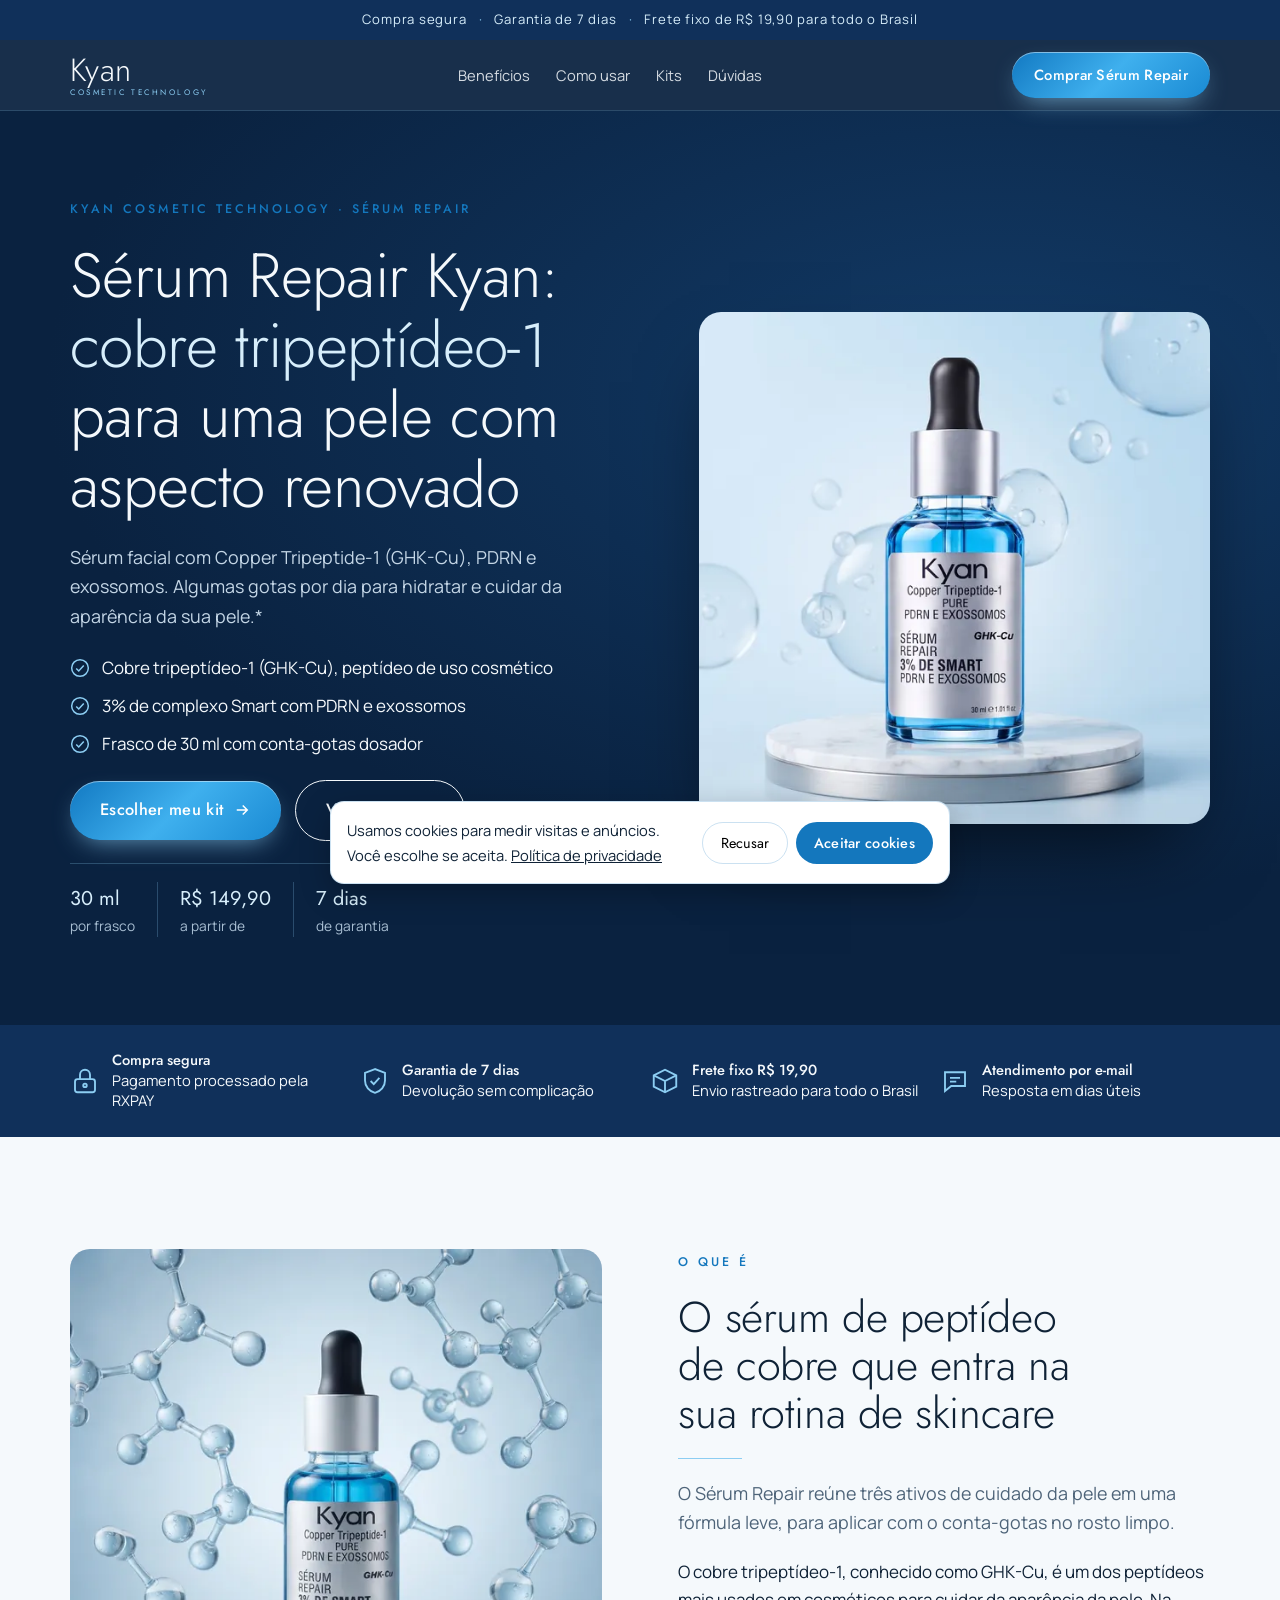
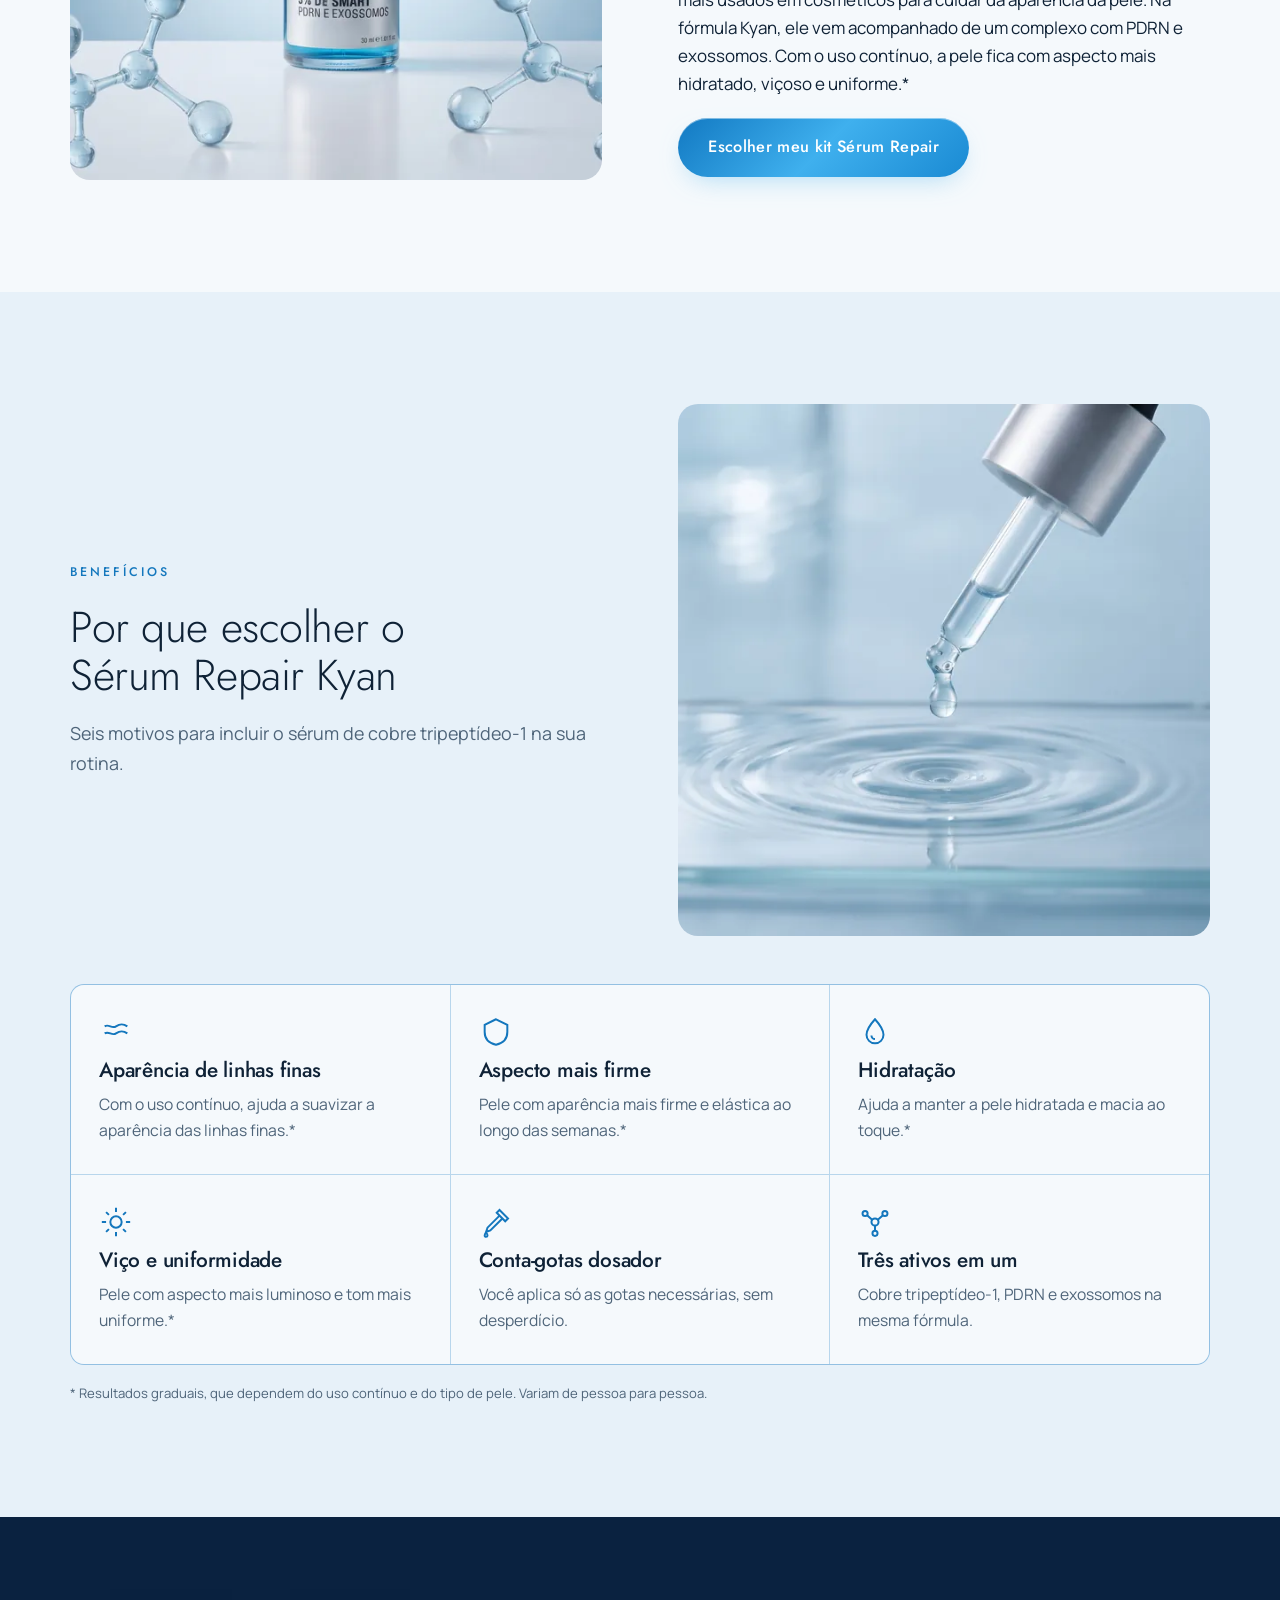
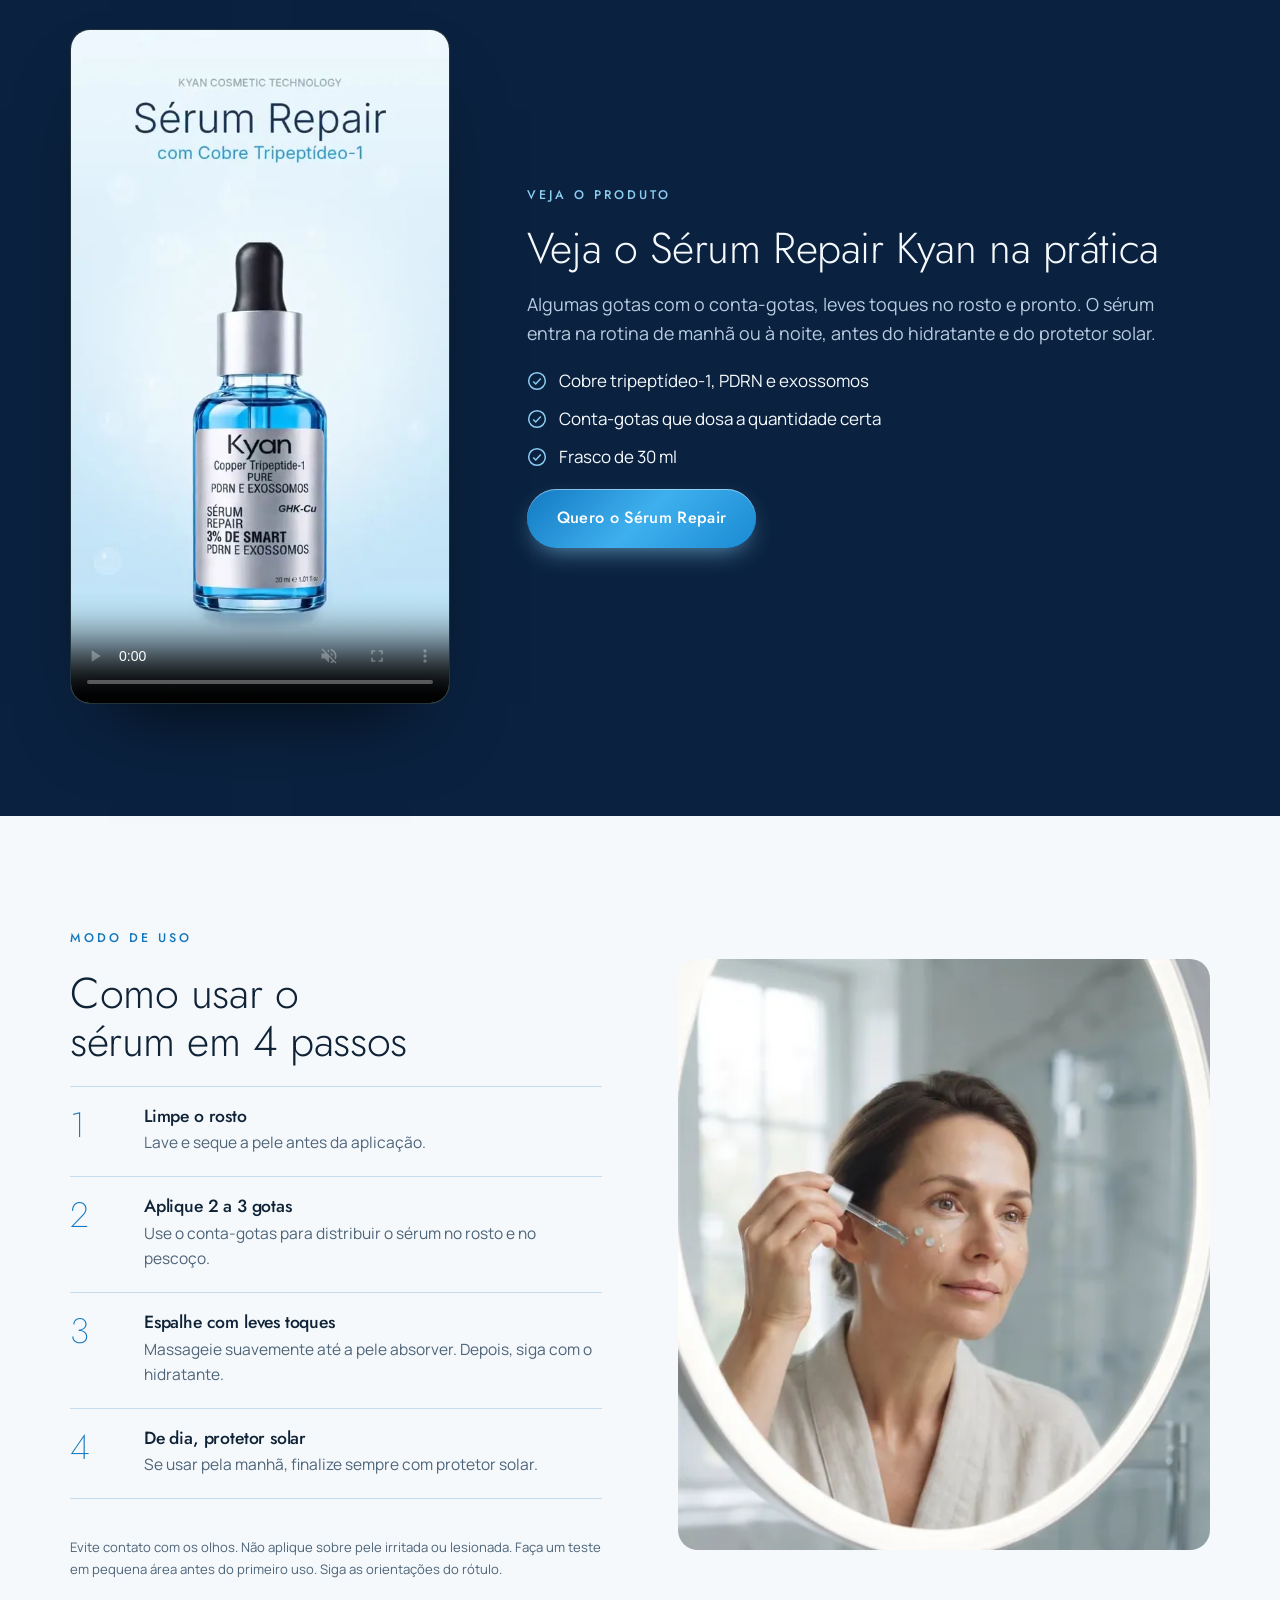
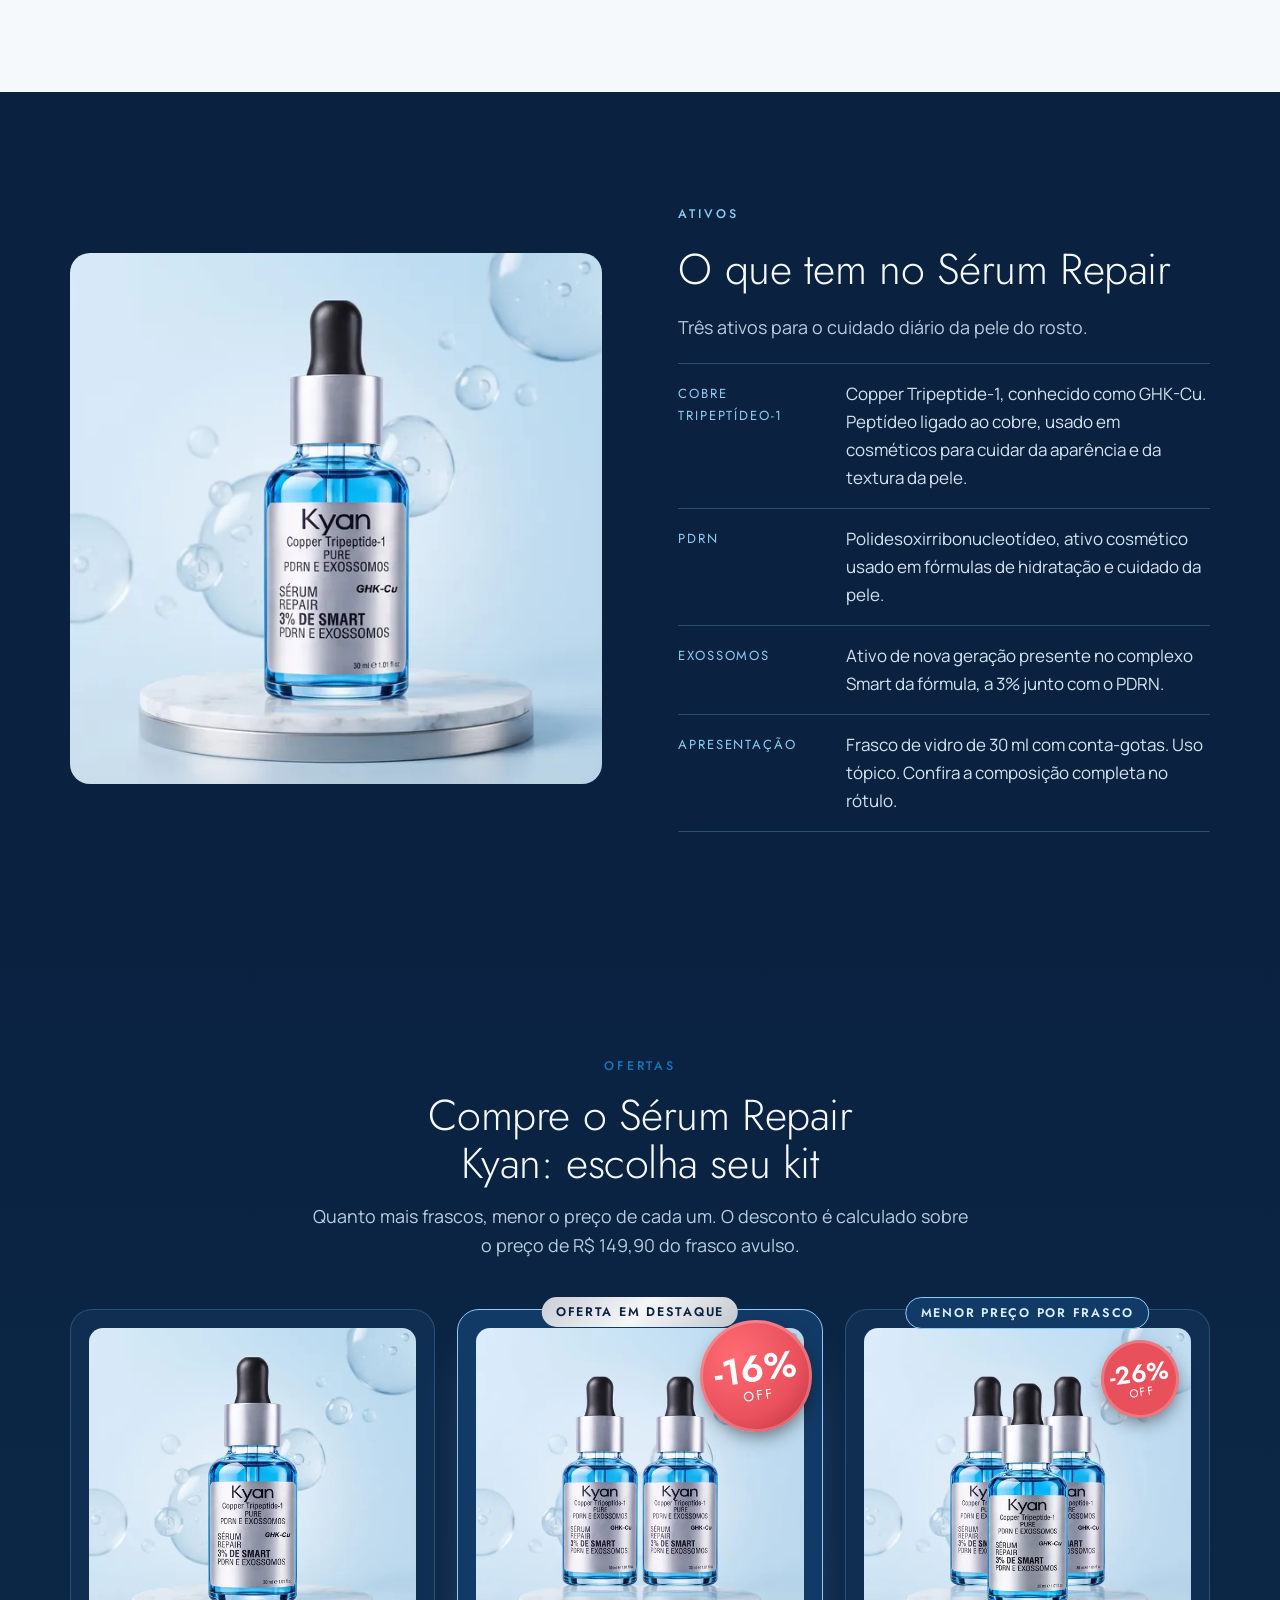
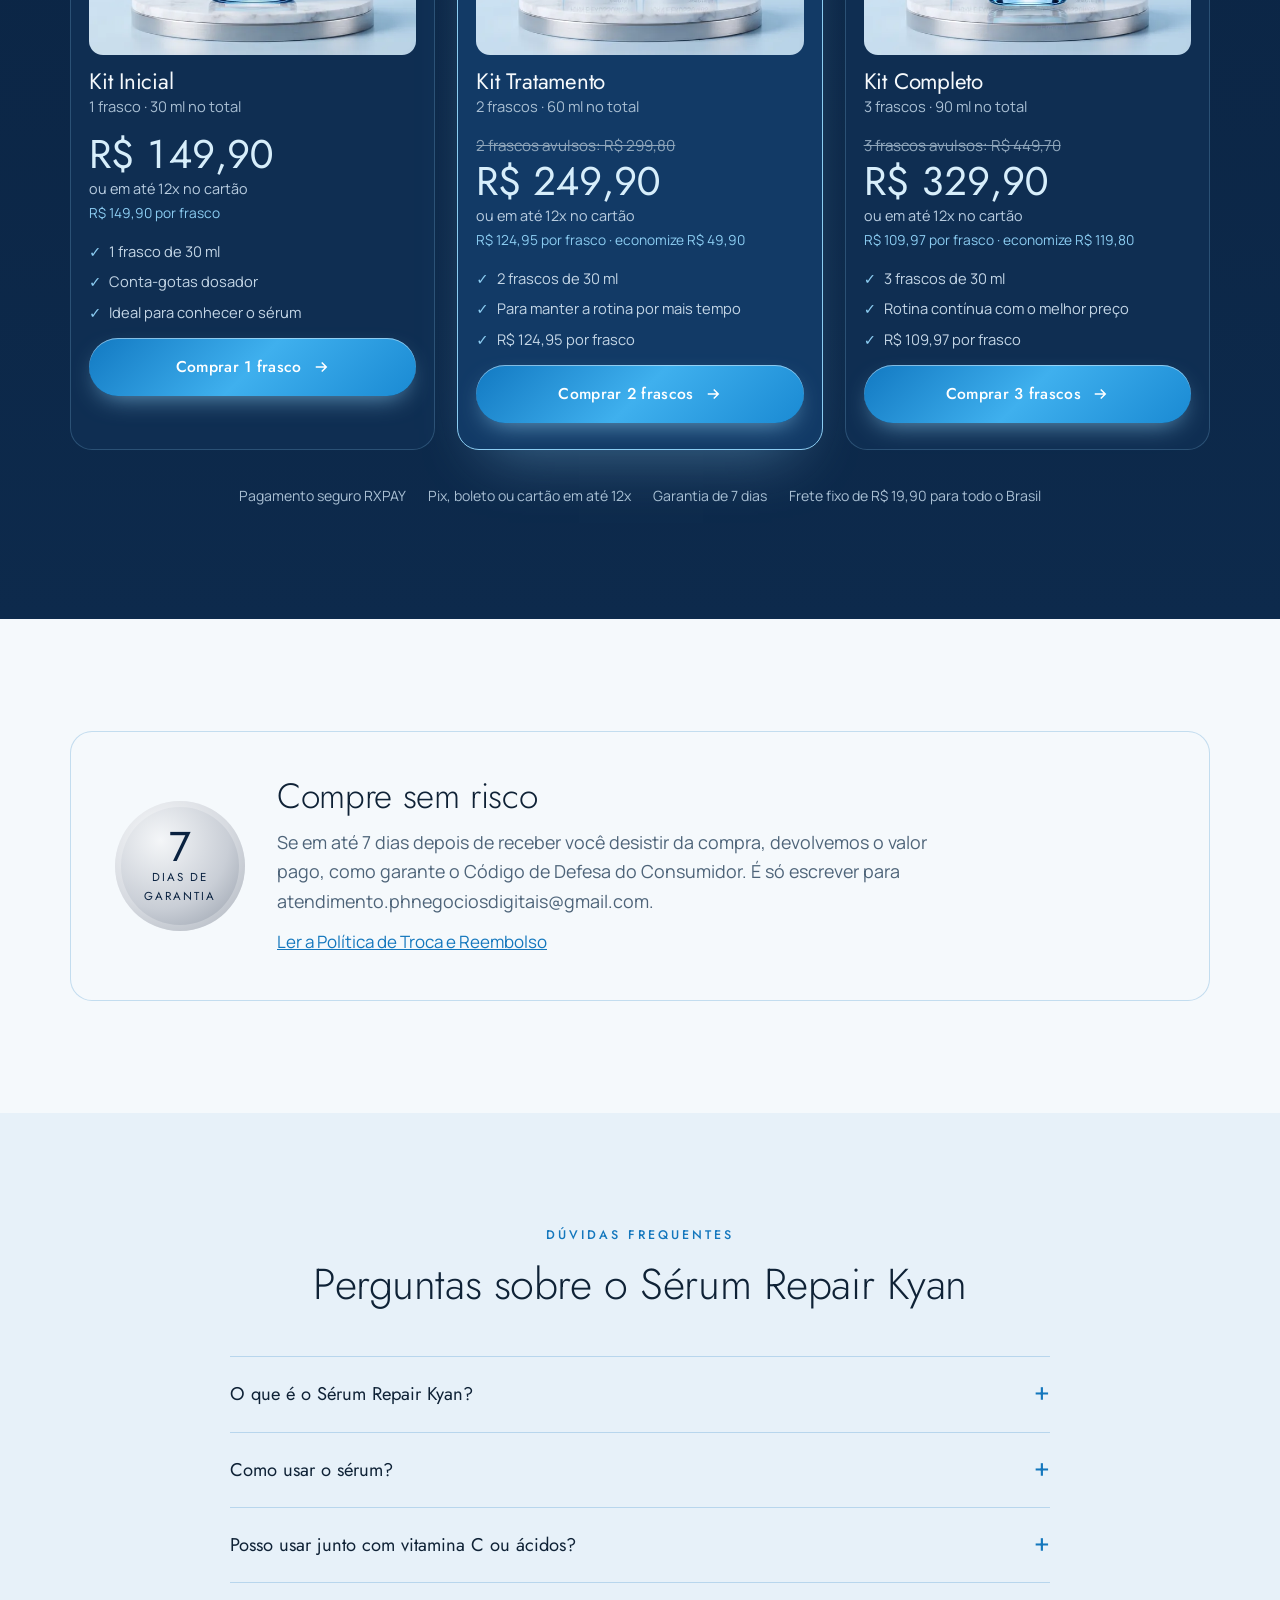
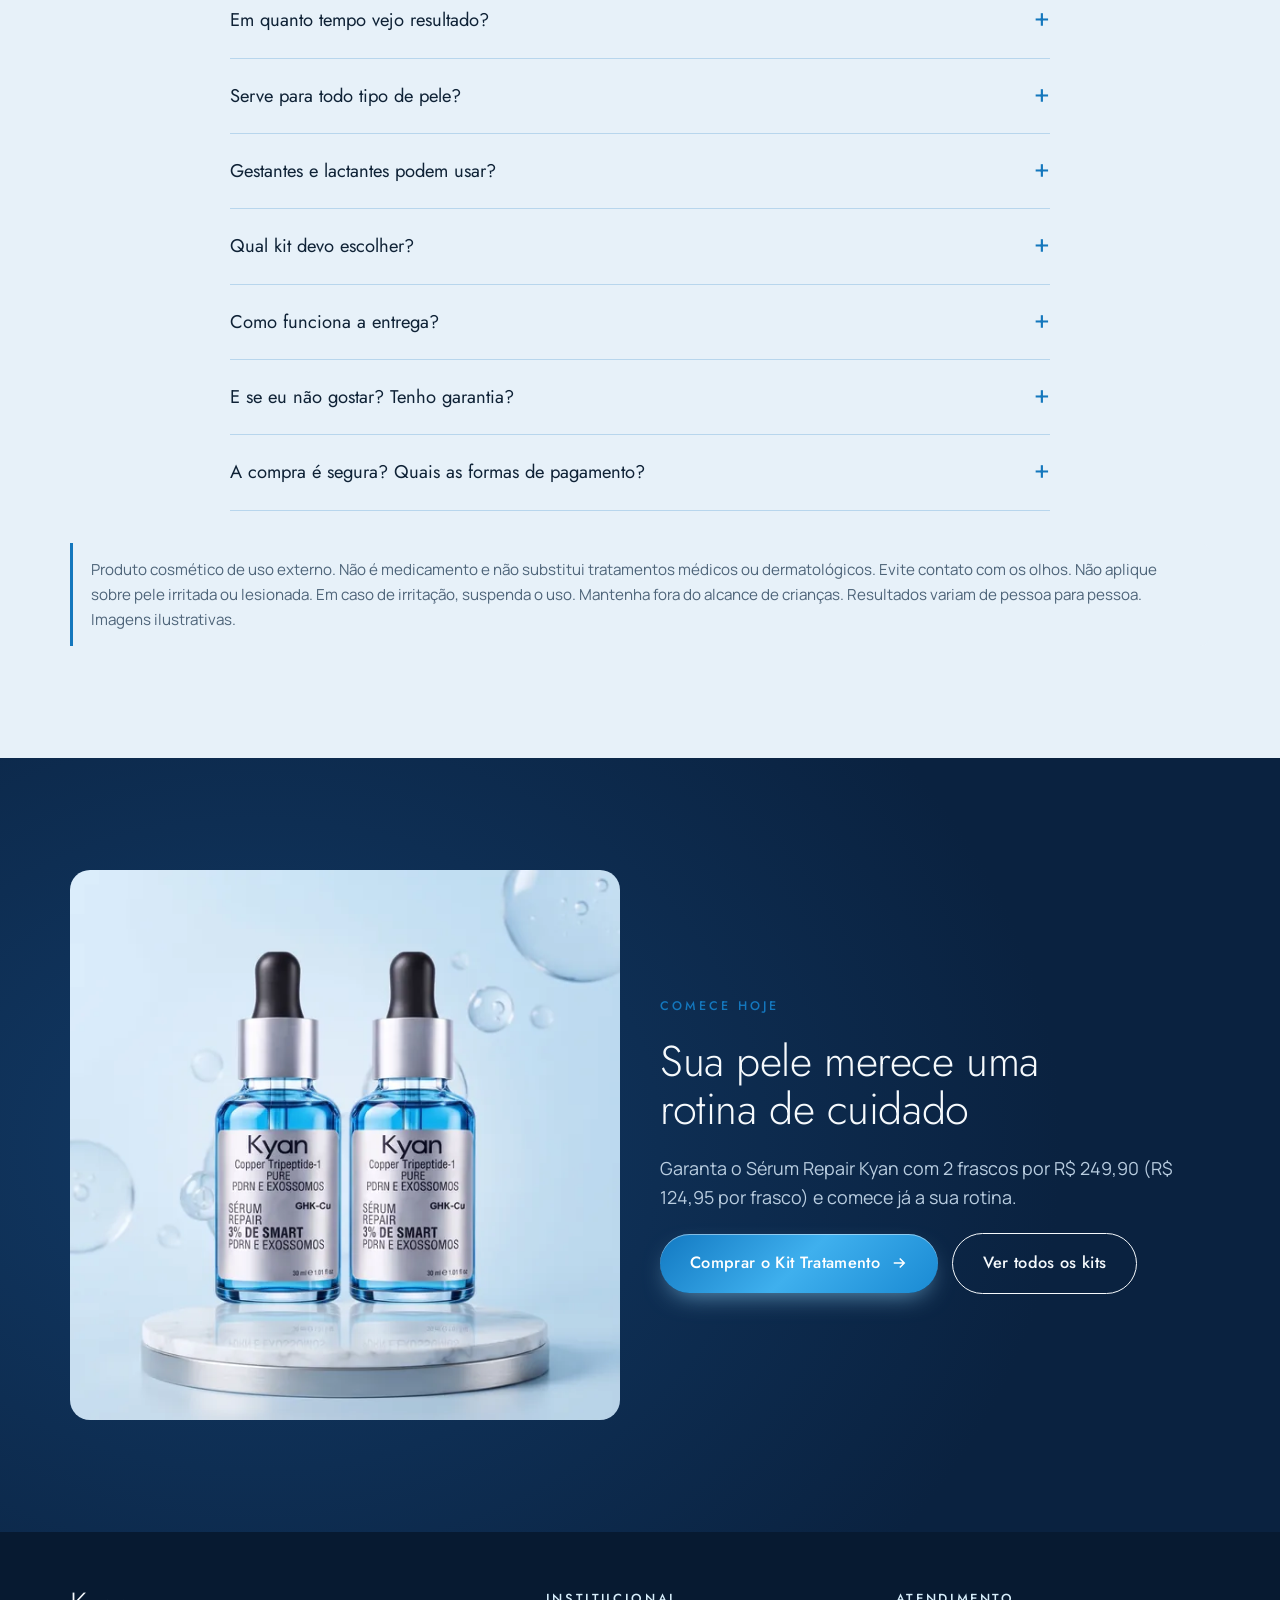
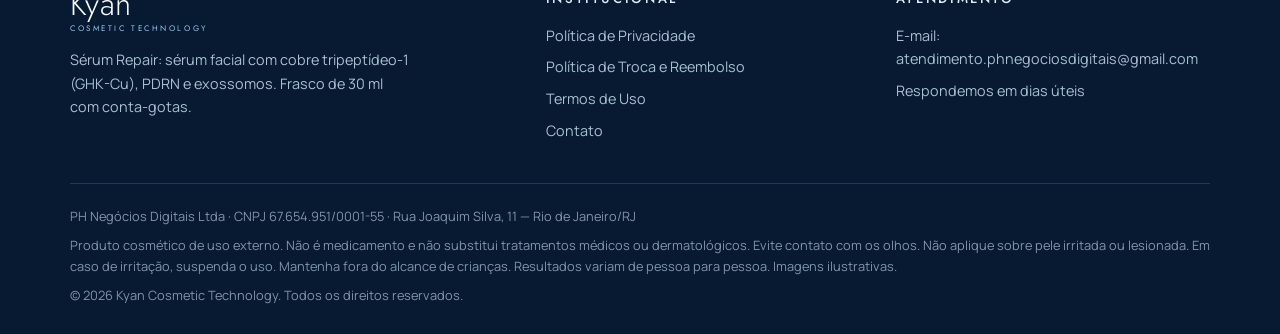
==== assets/serum-repair/index.html @ 447303dc "Sérum Repair: página de vendas e políticas" ====
<!doctype html>
<html lang="pt-BR">
<head>
<meta charset="utf-8">
<meta name="viewport" content="width=device-width,initial-scale=1,viewport-fit=cover">
<title>Sérum Repair Kyan | Cobre Tripeptídeo-1 (GHK-Cu), PDRN e Exossomos – 30 ml</title>
<meta name="description" content="Compre o Sérum Repair da Kyan: sérum facial com cobre tripeptídeo-1, PDRN e exossomos. Kits com 1, 2 ou 3 frascos a partir de R$ 149,90. Frete fixo de R$ 19,90 e garantia de 7 dias.">
<meta name="robots" content="index,follow">
<meta name="theme-color" content="#0a2240">
<link rel="canonical" href="https://megastorecenter.com/serum-repair/">
<meta property="og:type" content="product">
<meta property="og:locale" content="pt_BR">
<meta property="og:title" content="Sérum Repair Kyan | Cobre Tripeptídeo-1 (GHK-Cu), PDRN e Exossomos – 30 ml">
<meta property="og:description" content="Compre o Sérum Repair da Kyan: sérum facial com cobre tripeptídeo-1, PDRN e exossomos. Kits com 1, 2 ou 3 frascos a partir de R$ 149,90. Frete fixo de R$ 19,90 e garantia de 7 dias.">
<meta property="og:image" content="https://megastorecenter.com/serum-repair/img/og-serum-repair.jpg">
<meta name="twitter:card" content="summary_large_image">
<link rel="preconnect" href="https://fonts.googleapis.com"><link rel="preconnect" href="https://fonts.gstatic.com" crossorigin><link rel="stylesheet" href="https://fonts.googleapis.com/css2?family=Jost:wght@200;300;400;500;600&family=Manrope:wght@400;500;600&display=swap">
<link rel="stylesheet" href="assets/kyan-serum.css">
<script>window.LOJA_ROOT="/";window.LOJA_TRACK={"gtm": "", "ga4": "G-DZ8C5BZF6V", "ads": "AW-18241526725", "adsPurchase": "jQYLCP2Uka4dEMW3nvpD", "adsCheckout": "vLW0CICVka4dEMW3nvpD", "adsWhatsapp": "", "meta": "", "tiktok": ""};</script>
<script src="/assets/tracking.js"></script>
<script type="application/ld+json">{"@context": "https://schema.org", "@type": "Product", "name": "Sérum Repair Kyan com Cobre Tripeptídeo-1, PDRN e Exossomos 30 ml", "brand": {"@type": "Brand", "name": "Kyan"}, "description": "Sérum facial de uso tópico com cobre tripeptídeo-1 (GHK-Cu), PDRN e exossomos. Frasco de vidro de 30 ml com conta-gotas.", "image": ["https://megastorecenter.com/serum-repair/img/kit-1-frasco-1200.webp", "https://megastorecenter.com/serum-repair/img/kit-2-frascos-1200.webp", "https://megastorecenter.com/serum-repair/img/kit-3-frascos-1200.webp"], "category": "Cosméticos > Cuidados com a pele > Sérum facial", "offers": {"@type": "AggregateOffer", "priceCurrency": "BRL", "lowPrice": "149.90", "highPrice": "329.90", "offerCount": 3, "availability": "https://schema.org/InStock"}}</script><script type="application/ld+json">{"@context": "https://schema.org", "@type": "FAQPage", "mainEntity": [{"@type": "Question", "name": "O que é o Sérum Repair Kyan?", "acceptedAnswer": {"@type": "Answer", "text": "É um sérum facial de uso tópico da Kyan Cosmetic Technology com cobre tripeptídeo-1 (Copper Tripeptide-1, conhecido como GHK-Cu), PDRN e exossomos. Vem em frasco de 30 ml com conta-gotas."}}, {"@type": "Question", "name": "Como usar o sérum?", "acceptedAnswer": {"@type": "Answer", "text": "Com o rosto limpo e seco, aplique de 2 a 3 gotas e espalhe com leves toques até a pele absorver. Pode ser usado à noite e, se preferir, também pela manhã. De dia, finalize sempre com protetor solar. Siga as orientações do rótulo."}}, {"@type": "Question", "name": "Posso usar junto com vitamina C ou ácidos?", "acceptedAnswer": {"@type": "Answer", "text": "Prefira não aplicar no mesmo momento que ácidos fortes ou vitamina C pura. Uma opção é usar o Sérum Repair à noite e esses ativos em outro horário. Na dúvida, fale com seu dermatologista."}}, {"@type": "Question", "name": "Em quanto tempo vejo resultado?", "acceptedAnswer": {"@type": "Answer", "text": "Os resultados são graduais e dependem do uso contínuo, do tipo de pele e da rotina de cuidados. Por isso recomendamos manter o uso por algumas semanas. Os resultados variam de pessoa para pessoa."}}, {"@type": "Question", "name": "Serve para todo tipo de pele?", "acceptedAnswer": {"@type": "Answer", "text": "Foi pensado para o uso diário em diferentes tipos de pele. Se a sua pele é sensível, faça antes um teste em uma pequena área e aguarde 24 horas. Não aplique sobre pele irritada ou lesionada."}}, {"@type": "Question", "name": "Gestantes e lactantes podem usar?", "acceptedAnswer": {"@type": "Answer", "text": "Gestantes, lactantes e pessoas com alguma condição dermatológica devem consultar um médico antes de usar qualquer cosmético novo."}}, {"@type": "Question", "name": "Qual kit devo escolher?", "acceptedAnswer": {"@type": "Answer", "text": "O Kit Inicial serve para conhecer o sérum. Como o resultado vem do uso contínuo, os kits de 2 e 3 frascos mantêm a rotina por mais tempo e saem mais em conta: no Kit Completo cada frasco sai por R$ 109,97."}}, {"@type": "Question", "name": "Como funciona a entrega?", "acceptedAnswer": {"@type": "Answer", "text": "Frete fixo de R$ 19,90 para todo o Brasil, cobrado no checkout. Envio via PAC, com entrega em cerca de 10 dias úteis após a confirmação do pagamento. Você recebe o código de rastreio por e-mail."}}, {"@type": "Question", "name": "E se eu não gostar? Tenho garantia?", "acceptedAnswer": {"@type": "Answer", "text": "Sim. Você tem 7 dias corridos a partir do recebimento para desistir da compra, conforme o artigo 49 do Código de Defesa do Consumidor. Veja os detalhes na Política de Troca e Reembolso."}}, {"@type": "Question", "name": "A compra é segura? Quais as formas de pagamento?", "acceptedAnswer": {"@type": "Answer", "text": "O pagamento é processado pela RXPAY em ambiente seguro. Você pode pagar com Pix, boleto ou cartão de crédito em até 12x (os juros do parcelamento são calculados no checkout)."}}]}</script>
</head>
<body>
<div class="barra-topo"><div class="wrap"><span>Compra segura</span><span>Garantia de 7 dias</span><span>Frete fixo de R$ 19,90 para todo o Brasil</span></div></div>
<header class="topo"><div class="wrap">
  <a class="marca" href="#inicio" aria-label="Kyan — página inicial">Kyan<small>Cosmetic Technology</small></a>
  <nav class="menu" aria-label="Seções">
    <a href="#beneficios">Benefícios</a><a href="#como-usar">Como usar</a><a href="#kits">Kits</a><a href="#duvidas">Dúvidas</a>
  </nav>
  <a class="btn btn-ouro" href="#kits">Comprar Sérum Repair</a>
</div></header>
<main id="inicio">
<section class="hero" aria-labelledby="t-hero"><div class="wrap">
  <div class="hero-texto">
    <span class="selo">Kyan Cosmetic Technology · Sérum Repair</span>
    <h1 id="t-hero">Sérum Repair Kyan: <em>cobre tripeptídeo-1</em> para uma pele com aspecto renovado</h1>
    <p class="lead">Sérum facial com Copper Tripeptide-1 (GHK-Cu), PDRN e exossomos. Algumas gotas por dia para hidratar e cuidar da aparência da sua pele.*</p>
    <ul class="lista-check">
      <li><svg viewBox="0 0 24 24" fill="none" stroke="currentColor" stroke-width="1.8" aria-hidden="true"><circle cx="12" cy="12" r="10"/><path d="m7.5 12.5 3 3 6-6.5"/></svg><span>Cobre tripeptídeo-1 (GHK-Cu), peptídeo de uso cosmético</span></li>
      <li><svg viewBox="0 0 24 24" fill="none" stroke="currentColor" stroke-width="1.8" aria-hidden="true"><circle cx="12" cy="12" r="10"/><path d="m7.5 12.5 3 3 6-6.5"/></svg><span>3% de complexo Smart com PDRN e exossomos</span></li>
      <li><svg viewBox="0 0 24 24" fill="none" stroke="currentColor" stroke-width="1.8" aria-hidden="true"><circle cx="12" cy="12" r="10"/><path d="m7.5 12.5 3 3 6-6.5"/></svg><span>Frasco de 30 ml com conta-gotas dosador</span></li>
    </ul>
    <div class="hero-acoes">
      <a class="btn btn-ouro" href="#kits">Escolher meu kit <svg viewBox="0 0 24 24" fill="none" stroke="currentColor" stroke-width="2" aria-hidden="true"><path d="M5 12h14M13 6l6 6-6 6"/></svg></a>
      <a class="btn btn-linha" href="#como-usar">Ver como usar</a>
    </div>
    <div class="ficha">
      <div><b>30 ml</b>por frasco</div>
      <div><b>R$ 149,90</b>a partir de</div>
      <div><b>7 dias</b>de garantia</div>
    </div>
  </div>
  <div class="hero-foto"><img src="img/kit-1-frasco-1200.webp" srcset="img/kit-1-frasco-600.webp 600w, img/kit-1-frasco-1200.webp 1200w" sizes="(max-width: 860px) 100vw, 600px" width="1200" height="1200" alt="Sérum Repair Kyan com cobre tripeptídeo-1, frasco de 30 ml sobre pedestal de mármore" fetchpriority="high"></div>
</div></section>

<div class="confianca"><div class="wrap"><ul>
  <li><svg viewBox="0 0 24 24" fill="none" stroke="currentColor" stroke-width="1.5" aria-hidden="true"><rect x="4" y="10.5" width="16" height="10.5" rx="2"/><path d="M8 10.5V7a4 4 0 0 1 8 0v3.5"/><circle cx="12" cy="15.5" r="1.4"/></svg><span><b>Compra segura</b>Pagamento processado pela RXPAY</span></li>
  <li><svg viewBox="0 0 24 24" fill="none" stroke="currentColor" stroke-width="1.5" aria-hidden="true"><path d="M12 2.5 4 5.5v6c0 5 3.4 8.8 8 10 4.6-1.2 8-5 8-10v-6z"/><path d="m8.5 12 2.5 2.5 4.5-5"/></svg><span><b>Garantia de 7 dias</b>Devolução sem complicação</span></li>
  <li><svg viewBox="0 0 24 24" fill="none" stroke="currentColor" stroke-width="1.5" aria-hidden="true"><path d="M3 7.5 12 3l9 4.5v9L12 21l-9-4.5z"/><path d="M3 7.5 12 12l9-4.5M12 12v9"/></svg><span><b>Frete fixo R$ 19,90</b>Envio rastreado para todo o Brasil</span></li>
  <li><svg viewBox="0 0 24 24" fill="none" stroke="currentColor" stroke-width="1.5" aria-hidden="true"><path d="M4 5h16v11H9l-5 4z"/><path d="M8 9.5h8M8 12.5h5"/></svg><span><b>Atendimento por e-mail</b>Resposta em dias úteis</span></li>
</ul></div></div>

<section class="faixa clara" id="o-que-e" aria-labelledby="t-oque"><div class="wrap duo">
  <div class="duo-foto"><img src="img/serum-moleculas-1200.webp" srcset="img/serum-moleculas-600.webp 600w, img/serum-moleculas-1200.webp 1200w" sizes="(max-width: 860px) 100vw, 600px" width="1200" height="1200" alt="Sérum Repair Kyan entre moléculas translúcidas, cobre tripeptídeo-1" loading="lazy" decoding="async"></div>
  <div class="duo-texto">
    <span class="selo">O que é</span>
    <h2 id="t-oque">O sérum de peptídeo de cobre que entra na sua rotina de skincare</h2>
    <div class="regua"></div>
    <p class="lead">O Sérum Repair reúne três ativos de cuidado da pele em uma fórmula leve, para aplicar com o conta-gotas no rosto limpo.</p>
    <p>O cobre tripeptídeo-1, conhecido como GHK-Cu, é um dos peptídeos mais usados em cosméticos para cuidar da aparência da pele. Na fórmula Kyan, ele vem acompanhado de um complexo com PDRN e exossomos. Com o uso contínuo, a pele fica com aspecto mais hidratado, viçoso e uniforme.*</p>
    <a class="btn btn-ouro" href="#kits" style="justify-self:start">Escolher meu kit Sérum Repair</a>
  </div>
</div></section>

<section class="faixa areia" id="beneficios" aria-labelledby="t-ben"><div class="wrap">
  <div class="duo inverso" style="margin-bottom:48px">
    <div class="duo-foto"><img src="img/serum-gota-1200.webp" srcset="img/serum-gota-600.webp 600w, img/serum-gota-1200.webp 1200w" sizes="(max-width: 860px) 100vw, 600px" width="1200" height="1200" alt="Gota do Sérum Repair Kyan caindo do conta-gotas sobre a água" loading="lazy" decoding="async"></div>
    <div class="duo-texto">
      <span class="selo">Benefícios</span>
      <h2 id="t-ben">Por que escolher o Sérum Repair Kyan</h2>
      <p class="lead">Seis motivos para incluir o sérum de cobre tripeptídeo-1 na sua rotina.</p>
    </div>
  </div>
  <div class="beneficios">
    <div class="beneficio"><svg viewBox="0 0 24 24" fill="none" stroke="currentColor" stroke-width="1.4" aria-hidden="true"><path d="M4 8c3-2 5 2 8 0s5-2 8 0M4 13c3-2 5 2 8 0s5-2 8 0"/></svg><h3>Aparência de linhas finas</h3><p>Com o uso contínuo, ajuda a suavizar a aparência das linhas finas.*</p></div>
    <div class="beneficio"><svg viewBox="0 0 24 24" fill="none" stroke="currentColor" stroke-width="1.4" aria-hidden="true"><path d="M12 3 4 7v5c0 5 3.4 8 8 9 4.6-1 8-4 8-9V7z"/></svg><h3>Aspecto mais firme</h3><p>Pele com aparência mais firme e elástica ao longo das semanas.*</p></div>
    <div class="beneficio"><svg viewBox="0 0 24 24" fill="none" stroke="currentColor" stroke-width="1.4" aria-hidden="true"><path d="M12 3s6 6.6 6 11a6 6 0 0 1-12 0c0-4.4 6-11 6-11z"/><path d="M9.5 14.5a2.5 2.5 0 0 0 2.5 2.5"/></svg><h3>Hidratação</h3><p>Ajuda a manter a pele hidratada e macia ao toque.*</p></div>
    <div class="beneficio"><svg viewBox="0 0 24 24" fill="none" stroke="currentColor" stroke-width="1.4" aria-hidden="true"><circle cx="12" cy="12" r="4"/><path d="M12 2v3M12 19v3M2 12h3M19 12h3M5 5l2 2M17 17l2 2M5 19l2-2M17 7l2-2"/></svg><h3>Viço e uniformidade</h3><p>Pele com aspecto mais luminoso e tom mais uniforme.*</p></div>
    <div class="beneficio"><svg viewBox="0 0 24 24" fill="none" stroke="currentColor" stroke-width="1.4" aria-hidden="true"><path d="M14.5 3.5l6 6-2 2-6-6zM16.5 9.5 8 18l-3 1 1-3 8.5-8.5"/><path d="M4 21.5c0-1 1-2 1-2s1 1 1 2a1 1 0 0 1-2 0z"/></svg><h3>Conta-gotas dosador</h3><p>Você aplica só as gotas necessárias, sem desperdício.</p></div>
    <div class="beneficio"><svg viewBox="0 0 24 24" fill="none" stroke="currentColor" stroke-width="1.4" aria-hidden="true"><circle cx="12" cy="12" r="2.5"/><circle cx="5" cy="6" r="1.8"/><circle cx="19" cy="6" r="1.8"/><circle cx="12" cy="20" r="1.8"/><path d="M6.4 7.2 10.2 10.6M17.6 7.2 13.8 10.6M12 14.5v3.7"/></svg><h3>Três ativos em um</h3><p>Cobre tripeptídeo-1, PDRN e exossomos na mesma fórmula.</p></div>
  </div>
  <p class="nota">* Resultados graduais, que dependem do uso contínuo e do tipo de pele. Variam de pessoa para pessoa.</p>
</div></section>

<section class="faixa escura" id="video" aria-labelledby="t-video"><div class="wrap video-grade">
  <div class="video-caixa vertical"><video id="video-produto" controls playsinline muted preload="metadata" poster="img/video-capa.webp">
      <source src="video/kyan-serum-repair.mp4" type="video/mp4">
    </video>
    <div class="video-fim" id="video-fim" hidden>
      <p>Pronta para começar?</p>
      <div class="btns"><a class="btn btn-ouro" href="#kits">Escolher meu kit</a><button class="btn btn-linha" type="button" id="video-rever">Assistir de novo</button></div>
    </div></div>
  <div style="display:grid;gap:18px">
    <span class="selo">Veja o produto</span>
    <h2 id="t-video">Veja o Sérum Repair Kyan na prática</h2>
    <p class="lead">Algumas gotas com o conta-gotas, leves toques no rosto e pronto. O sérum entra na rotina de manhã ou à noite, antes do hidratante e do protetor solar.</p>
    <ul class="lista-check"><li><svg viewBox="0 0 24 24" fill="none" stroke="currentColor" stroke-width="1.8" aria-hidden="true"><circle cx="12" cy="12" r="10"/><path d="m7.5 12.5 3 3 6-6.5"/></svg><span>Cobre tripeptídeo-1, PDRN e exossomos</span></li><li><svg viewBox="0 0 24 24" fill="none" stroke="currentColor" stroke-width="1.8" aria-hidden="true"><circle cx="12" cy="12" r="10"/><path d="m7.5 12.5 3 3 6-6.5"/></svg><span>Conta-gotas que dosa a quantidade certa</span></li><li><svg viewBox="0 0 24 24" fill="none" stroke="currentColor" stroke-width="1.8" aria-hidden="true"><circle cx="12" cy="12" r="10"/><path d="m7.5 12.5 3 3 6-6.5"/></svg><span>Frasco de 30 ml</span></li></ul>
    <a class="btn btn-ouro" href="#kits" style="justify-self:start">Quero o Sérum Repair</a>
  </div>
</div></section>

<section class="faixa clara" id="como-usar" aria-labelledby="t-uso"><div class="wrap duo">
  <div class="duo-texto">
    <span class="selo">Modo de uso</span>
    <h2 id="t-uso">Como usar o sérum em 4 passos</h2>
    <ol class="passos">
      <li><div><h3>Limpe o rosto</h3><p>Lave e seque a pele antes da aplicação.</p></div></li>
      <li><div><h3>Aplique 2 a 3 gotas</h3><p>Use o conta-gotas para distribuir o sérum no rosto e no pescoço.</p></div></li>
      <li><div><h3>Espalhe com leves toques</h3><p>Massageie suavemente até a pele absorver. Depois, siga com o hidratante.</p></div></li>
      <li><div><h3>De dia, protetor solar</h3><p>Se usar pela manhã, finalize sempre com protetor solar.</p></div></li>
    </ol>
    <p class="nota">Evite contato com os olhos. Não aplique sobre pele irritada ou lesionada. Faça um teste em pequena área antes do primeiro uso. Siga as orientações do rótulo.</p>
  </div>
  <div class="duo-foto alta"><img src="img/serum-rotina-900.webp" srcset="img/serum-rotina-540.webp 540w, img/serum-rotina-900.webp 900w" sizes="(max-width: 860px) 100vw, 540px" width="900" height="1000" alt="Mulher aplicando o Sérum Repair Kyan no rosto em frente ao espelho" loading="lazy" decoding="async"></div>
</div></section>

<section class="faixa escura" id="ativos" aria-labelledby="t-prop"><div class="wrap">
  <div class="duo">
    <div class="duo-foto"><img src="img/kit-1-frasco-1200.webp" srcset="img/kit-1-frasco-600.webp 600w, img/kit-1-frasco-1200.webp 1200w" sizes="(max-width: 860px) 100vw, 600px" width="1200" height="1200" alt="Frasco do Sérum Repair Kyan com rótulo prata: cobre tripeptídeo-1, PDRN e exossomos" loading="lazy" decoding="async"></div>
    <div class="duo-texto">
      <span class="selo">Ativos</span>
      <h2 id="t-prop">O que tem no Sérum Repair</h2>
      <p class="lead">Três ativos para o cuidado diário da pele do rosto.</p>
      <dl class="props">
        <div><dt>Cobre tripeptídeo-1</dt><dd>Copper Tripeptide-1, conhecido como GHK-Cu. Peptídeo ligado ao cobre, usado em cosméticos para cuidar da aparência e da textura da pele.</dd></div>
        <div><dt>PDRN</dt><dd>Polidesoxirribonucleotídeo, ativo cosmético usado em fórmulas de hidratação e cuidado da pele.</dd></div>
        <div><dt>Exossomos</dt><dd>Ativo de nova geração presente no complexo Smart da fórmula, a 3% junto com o PDRN.</dd></div>
        <div><dt>Apresentação</dt><dd>Frasco de vidro de 30 ml com conta-gotas. Uso tópico. Confira a composição completa no rótulo.</dd></div>
      </dl>
    </div>
  </div>
</div></section>

<section class="faixa kits-faixa" aria-labelledby="t-kits"><div class="wrap" id="kits">
  <div class="cabeca centro"><span class="selo">Ofertas</span><h2 id="t-kits">Compre o Sérum Repair Kyan: escolha seu kit</h2>
  <p class="lead">Quanto mais frascos, menor o preço de cada um. O desconto é calculado sobre o preço de R$ 149,90 do frasco avulso.</p></div>
  <div class="kits"><article class="kit" id="kit1">
  
  <div class="kit-foto"><img src="img/kit-1-frasco-1200.webp" srcset="img/kit-1-frasco-600.webp 600w, img/kit-1-frasco-1200.webp 1200w" sizes="(max-width: 900px) 92vw, 360px" width="1200" height="1200" alt="Sérum Repair Kyan: kit com 1 frasco de 30 ml" loading="lazy" decoding="async"></div>
  <div><h3>Kit Inicial</h3><p class="qtd">1 frasco · 30 ml no total</p></div>
  <div class="preco">
    <span class="valor">R$ 149,90</span>
    <span class="parcela">ou em até 12x no cartão</span>
    <span class="unit">R$ 149,90 por frasco</span>
  </div>
  <ul><li>1 frasco de 30 ml</li><li>Conta-gotas dosador</li><li>Ideal para conhecer o sérum</li></ul>
  <a class="btn btn-ouro" href="https://go.rxpay.com.br/checkout/Uzg4RVc2OE92Vko5NGMwTklIRzI0TFVpOjU1NzA=" rel="noopener" data-kit="1" data-preco="149.90">Comprar 1 frasco <svg viewBox="0 0 24 24" fill="none" stroke="currentColor" stroke-width="2" aria-hidden="true"><path d="M5 12h14M13 6l6 6-6 6"/></svg></a>
</article><article class="kit destaque" id="kit2">
  <span class="kit-etiqueta">Oferta em destaque</span>
  <div class="kit-foto"><img src="img/kit-2-frascos-1200.webp" srcset="img/kit-2-frascos-600.webp 600w, img/kit-2-frascos-1200.webp 1200w" sizes="(max-width: 900px) 92vw, 360px" width="1200" height="1200" alt="Sérum Repair Kyan: kit com 2 frascos de 30 ml" loading="lazy" decoding="async"><span class="desconto" aria-label="16% de desconto"><b>-16%</b>OFF</span></div>
  <div><h3>Kit Tratamento</h3><p class="qtd">2 frascos · 60 ml no total</p></div>
  <div class="preco">
    <s>2 frascos avulsos: R$ 299,80</s>
    <span class="valor">R$ 249,90</span>
    <span class="parcela">ou em até 12x no cartão</span>
    <span class="unit">R$ 124,95 por frasco · economize R$ 49,90</span>
  </div>
  <ul><li>2 frascos de 30 ml</li><li>Para manter a rotina por mais tempo</li><li>R$ 124,95 por frasco</li></ul>
  <a class="btn btn-ouro" href="https://go.rxpay.com.br/checkout/akZrc3hxOVlnSjIzSDNlRlg2NFZZS3VIOjU1NzE=" rel="noopener" data-kit="2" data-preco="249.90">Comprar 2 frascos <svg viewBox="0 0 24 24" fill="none" stroke="currentColor" stroke-width="2" aria-hidden="true"><path d="M5 12h14M13 6l6 6-6 6"/></svg></a>
</article><article class="kit" id="kit3">
  <span class="kit-etiqueta discreta">Menor preço por frasco</span>
  <div class="kit-foto"><img src="img/kit-3-frascos-1200.webp" srcset="img/kit-3-frascos-600.webp 600w, img/kit-3-frascos-1200.webp 1200w" sizes="(max-width: 900px) 92vw, 360px" width="1200" height="1200" alt="Sérum Repair Kyan: kit com 3 frascos de 30 ml" loading="lazy" decoding="async"><span class="desconto" aria-label="26% de desconto"><b>-26%</b>OFF</span></div>
  <div><h3>Kit Completo</h3><p class="qtd">3 frascos · 90 ml no total</p></div>
  <div class="preco">
    <s>3 frascos avulsos: R$ 449,70</s>
    <span class="valor">R$ 329,90</span>
    <span class="parcela">ou em até 12x no cartão</span>
    <span class="unit">R$ 109,97 por frasco · economize R$ 119,80</span>
  </div>
  <ul><li>3 frascos de 30 ml</li><li>Rotina contínua com o melhor preço</li><li>R$ 109,97 por frasco</li></ul>
  <a class="btn btn-ouro" href="https://go.rxpay.com.br/checkout/VVdZeGRJNTdmaG5SZjd2Y1FUUVAyeXlSOjU1NzI=" rel="noopener" data-kit="3" data-preco="329.90">Comprar 3 frascos <svg viewBox="0 0 24 24" fill="none" stroke="currentColor" stroke-width="2" aria-hidden="true"><path d="M5 12h14M13 6l6 6-6 6"/></svg></a>
</article></div>
  <div class="pagamento"><span>Pagamento seguro RXPAY</span><span>Pix, boleto ou cartão em até 12x</span><span>Garantia de 7 dias</span><span>Frete fixo de R$ 19,90 para todo o Brasil</span></div>
</div></section>

<section class="faixa clara" aria-labelledby="t-gar"><div class="wrap">
  <div class="garantia">
    <div class="garantia-selo"><b>7</b><span>dias de<br>garantia</span></div>
    <div style="display:grid;gap:12px">
      <h2 id="t-gar" style="font-size:clamp(1.5rem,3vw,2.2rem)">Compre sem risco</h2>
      <p class="lead">Se em até 7 dias depois de receber você desistir da compra, devolvemos o valor pago, como garante o Código de Defesa do Consumidor. É só escrever para atendimento.phnegociosdigitais@gmail.com.</p>
      <a href="trocas-e-reembolso.html" style="color:var(--ambar)">Ler a Política de Troca e Reembolso</a>
    </div>
  </div>
</div></section>

<section class="faixa areia" id="duvidas" aria-labelledby="t-faq"><div class="wrap">
  <div class="cabeca centro"><span class="selo">Dúvidas frequentes</span><h2 id="t-faq">Perguntas sobre o Sérum Repair Kyan</h2></div>
  <div class="faq"><details><summary>O que é o Sérum Repair Kyan?</summary><p>É um sérum facial de uso tópico da Kyan Cosmetic Technology com cobre tripeptídeo-1 (Copper Tripeptide-1, conhecido como GHK-Cu), PDRN e exossomos. Vem em frasco de 30 ml com conta-gotas.</p></details><details><summary>Como usar o sérum?</summary><p>Com o rosto limpo e seco, aplique de 2 a 3 gotas e espalhe com leves toques até a pele absorver. Pode ser usado à noite e, se preferir, também pela manhã. De dia, finalize sempre com protetor solar. Siga as orientações do rótulo.</p></details><details><summary>Posso usar junto com vitamina C ou ácidos?</summary><p>Prefira não aplicar no mesmo momento que ácidos fortes ou vitamina C pura. Uma opção é usar o Sérum Repair à noite e esses ativos em outro horário. Na dúvida, fale com seu dermatologista.</p></details><details><summary>Em quanto tempo vejo resultado?</summary><p>Os resultados são graduais e dependem do uso contínuo, do tipo de pele e da rotina de cuidados. Por isso recomendamos manter o uso por algumas semanas. Os resultados variam de pessoa para pessoa.</p></details><details><summary>Serve para todo tipo de pele?</summary><p>Foi pensado para o uso diário em diferentes tipos de pele. Se a sua pele é sensível, faça antes um teste em uma pequena área e aguarde 24 horas. Não aplique sobre pele irritada ou lesionada.</p></details><details><summary>Gestantes e lactantes podem usar?</summary><p>Gestantes, lactantes e pessoas com alguma condição dermatológica devem consultar um médico antes de usar qualquer cosmético novo.</p></details><details><summary>Qual kit devo escolher?</summary><p>O Kit Inicial serve para conhecer o sérum. Como o resultado vem do uso contínuo, os kits de 2 e 3 frascos mantêm a rotina por mais tempo e saem mais em conta: no Kit Completo cada frasco sai por R$ 109,97.</p></details><details><summary>Como funciona a entrega?</summary><p>Frete fixo de R$ 19,90 para todo o Brasil, cobrado no checkout. Envio via PAC, com entrega em cerca de 10 dias úteis após a confirmação do pagamento. Você recebe o código de rastreio por e-mail.</p></details><details><summary>E se eu não gostar? Tenho garantia?</summary><p>Sim. Você tem 7 dias corridos a partir do recebimento para desistir da compra, conforme o artigo 49 do Código de Defesa do Consumidor. Veja os detalhes na Política de Troca e Reembolso.</p></details><details><summary>A compra é segura? Quais as formas de pagamento?</summary><p>O pagamento é processado pela RXPAY em ambiente seguro. Você pode pagar com Pix, boleto ou cartão de crédito em até 12x (os juros do parcelamento são calculados no checkout).</p></details></div>
  <p class="aviso-supl" style="margin-top:32px">Produto cosmético de uso externo. Não é medicamento e não substitui tratamentos médicos ou dermatológicos. Evite contato com os olhos. Não aplique sobre pele irritada ou lesionada. Em caso de irritação, suspenda o uso. Mantenha fora do alcance de crianças. Resultados variam de pessoa para pessoa. Imagens ilustrativas.</p>
</div></section>

<section class="faixa cta-final" aria-labelledby="t-fim"><div class="wrap">
  <div><img src="img/kit-2-frascos-1200.webp" srcset="img/kit-2-frascos-600.webp 600w, img/kit-2-frascos-1200.webp 1200w" sizes="(max-width: 860px) 100vw, 600px" width="1200" height="1200" alt="Kit com 2 frascos do Sérum Repair Kyan no pedestal" loading="lazy" decoding="async"></div>
  <div style="display:grid;gap:20px">
    <span class="selo">Comece hoje</span>
    <h2 id="t-fim">Sua pele merece uma rotina de cuidado</h2>
    <p class="lead">Garanta o Sérum Repair Kyan com 2 frascos por R$ 249,90 (R$ 124,95 por frasco) e comece já a sua rotina.</p>
    <div class="hero-acoes"><a class="btn btn-ouro" href="https://go.rxpay.com.br/checkout/akZrc3hxOVlnSjIzSDNlRlg2NFZZS3VIOjU1NzE=" rel="noopener" data-kit="2" data-preco="249.90">Comprar o Kit Tratamento <svg viewBox="0 0 24 24" fill="none" stroke="currentColor" stroke-width="2" aria-hidden="true"><path d="M5 12h14M13 6l6 6-6 6"/></svg></a><a class="btn btn-linha" href="#kits">Ver todos os kits</a></div>
  </div>
</div></section>
</main>
<footer class="rodape"><div class="wrap">
  <div class="colunas">
    <div>
      <a class="marca" href="index.html">Kyan<small>Cosmetic Technology</small></a>
      <p style="margin-top:16px;max-width:38ch">Sérum Repair: sérum facial com cobre tripeptídeo-1 (GHK-Cu), PDRN e exossomos. Frasco de 30 ml com conta-gotas.</p>
    </div>
    <div>
      <h4>Institucional</h4>
      <ul>
        <li><a href="politica-de-privacidade.html">Política de Privacidade</a></li>
        <li><a href="trocas-e-reembolso.html">Política de Troca e Reembolso</a></li>
        <li><a href="termos-de-uso.html">Termos de Uso</a></li>
        <li><a href="contato.html">Contato</a></li>
      </ul>
    </div>
    <div>
      <h4>Atendimento</h4>
      <ul>
        <li>E-mail: <span style="user-select:all">atendimento.phnegociosdigitais@gmail.com</span></li>
        <li>Respondemos em dias úteis</li>
      </ul>
    </div>
  </div>
  <div class="legal">
    <p>PH Negócios Digitais Ltda · CNPJ 67.654.951/0001-55 · Rua Joaquim Silva, 11 — Rio de Janeiro/RJ</p>
    <p>Produto cosmético de uso externo. Não é medicamento e não substitui tratamentos médicos ou dermatológicos. Evite contato com os olhos. Não aplique sobre pele irritada ou lesionada. Em caso de irritação, suspenda o uso. Mantenha fora do alcance de crianças. Resultados variam de pessoa para pessoa. Imagens ilustrativas.</p>
    <p>© 2026 Kyan Cosmetic Technology. Todos os direitos reservados.</p>
  </div>
</div></footer>
<div class="barra-compra" role="region" aria-label="Comprar">
  <div><small>Sérum Repair a partir de</small><b>R$ 109,97/frasco</b></div>
  <a class="btn btn-ouro" href="#kits">Escolher kit</a>
</div>
<script>document.body.classList.add('tem-barra');</script>
<script>
(function(){var v=document.getElementById('video-produto');if(v){var fim=document.getElementById('video-fim');
v.loop=false;v.addEventListener('ended',function(){fim.hidden=false;});
v.addEventListener('play',function(){fim.hidden=true;});
document.getElementById('video-rever').addEventListener('click',function(){v.currentTime=0;v.play();});}
var T=window.Track;
document.querySelectorAll('a[data-kit]').forEach(function(a){a.addEventListener('click',function(e){
  if(!T)return; e.preventDefault(); var q=a.getAttribute('data-kit'), p=parseFloat(a.getAttribute('data-preco'));
  try{T.beginCheckout({sku:'serum-repair-k'+q,nome:'Sérum Repair Kyan - Kit '+q,marca:'Kyan',preco:p,kit:q,categoria:'cosmetico'});}catch(err){}
  var url=T.withAttribution?T.withAttribution(a.href):a.href; setTimeout(function(){location.href=url;},250);
});});
})();
</script>
</body>
</html>
---- assets/serum-repair/assets/kyan-serum.css ----
/* Kyan Sérum Repair — identidade do frasco: vidro azul, rótulo prata escovado, pedestal de mármore branco.
   Layout: faixas alternadas (escuro espresso ↔ mármore claro), conteúdo em coluna de 1180px. Visual único, sem modo escuro. */
:root{
  --espresso:#0a2240;
  --espresso-2:#10305a;
  --ambar:#1477bd;
  --cobre:#1b95d8;
  --ouro:#8ccdf2;
  --ouro-claro:#d7eefb;
  --ouro-escuro:#1477bd;
  --marmore:#f5f9fc;
  --marmore-2:#e7f1f9;
  --tinta:#0f2236;
  --tinta-suave:#4e6479;
  --linha:rgba(20,119,189,.22);
  --sucesso:#3f6b4a;
  --font-display:"Jost","Futura","Century Gothic",system-ui,sans-serif;
  --font-body:"Manrope","Segoe UI",system-ui,-apple-system,sans-serif;
  --raio:14px;
  color-scheme:light;
}
*{box-sizing:border-box}
html{scroll-behavior:smooth}
@media (prefers-reduced-motion:reduce){html{scroll-behavior:auto}*{transition:none!important;animation:none!important}}
body{margin:0;background:var(--marmore);color:var(--tinta);font-family:var(--font-body);font-size:17px;line-height:1.65;-webkit-font-smoothing:antialiased}
body::before{content:"";position:fixed;inset:0 0 auto;height:env(safe-area-inset-top,0px);z-index:60;background:var(--espresso)}
img{max-width:100%;height:auto;display:block}
a{color:inherit}
:focus-visible{outline:2px solid var(--ouro);outline-offset:3px;border-radius:4px}
h1,h2,h3{font-family:var(--font-display);font-weight:400;line-height:1.12;text-wrap:balance;margin:0;letter-spacing:-.01em}
h1{font-size:clamp(2.1rem,5.2vw,3.9rem);font-weight:300}
h2{font-size:clamp(1.75rem,3.6vw,2.7rem);font-weight:300}
h3{font-size:1.3rem;font-weight:500}
p{margin:0}
.wrap{max-width:1180px;margin:0 auto;padding-left:max(20px,env(safe-area-inset-left,0px));padding-right:max(20px,env(safe-area-inset-right,0px))}
.faixa{padding-block:clamp(64px,9vw,112px)}
.faixa.escura{background:var(--espresso);color:var(--marmore)}
.faixa.escura .sub,.faixa.escura .lead{color:#b9cde0}
.faixa.clara{background:var(--marmore)}
.faixa.areia{background:var(--marmore-2)}
.selo{font-family:var(--font-display);font-size:.78rem;letter-spacing:.24em;text-transform:uppercase;color:var(--ouro-escuro);font-weight:500}
.escura .selo{color:var(--ouro)}
.lead{font-size:1.12rem;color:var(--tinta-suave);max-width:60ch}
.cabeca{display:grid;gap:14px;max-width:760px;margin-bottom:48px}
.cabeca.centro{margin-inline:auto;text-align:center;justify-items:center}
.regua{width:64px;height:1px;background:var(--ouro)}

/* botões: folha de ouro do rótulo */
.btn{display:inline-flex;align-items:center;justify-content:center;gap:10px;font-family:var(--font-display);font-weight:500;font-size:1.02rem;letter-spacing:.02em;text-decoration:none;border-radius:999px;padding:16px 30px;border:0;cursor:pointer;transition:transform .18s ease,box-shadow .18s ease,filter .18s}
.btn-ouro{background:linear-gradient(135deg,#1279c2 0%,#3fb0ee 50%,#1a8ad3 100%);color:#fff;box-shadow:0 10px 26px -10px rgba(140,205,242,.75),inset 0 1px 0 rgba(255,255,255,.45)}
.btn-ouro:hover{transform:translateY(-2px);filter:brightness(1.05)}
.btn-linha{border:1px solid currentColor;color:inherit;background:transparent}
.btn-linha:hover{background:rgba(140,205,242,.12)}
.btn svg{width:18px;height:18px}

/* aviso de pré-visualização */
.aviso-previa{background:#1477bd;color:#eef7fd;font-size:.86rem;text-align:center;padding-block:8px}

/* barra superior e cabeçalho */
.barra-topo{background:var(--espresso-2);color:var(--ouro-claro);font-size:.82rem;letter-spacing:.06em;text-align:center;padding-block:9px}
.barra-topo span+span::before{content:"·";margin:0 12px;color:var(--ouro)}
.topo{position:sticky;top:env(safe-area-inset-top,0px);z-index:50;background:rgba(10,34,64,.94);backdrop-filter:blur(10px);color:var(--marmore);border-bottom:1px solid rgba(140,205,242,.18)}
.topo .wrap{display:flex;align-items:center;justify-content:space-between;gap:20px;min-height:70px}
.marca{font-family:var(--font-display);font-weight:300;font-size:2rem;letter-spacing:.01em;text-decoration:none;line-height:1}
.marca small{display:block;font-size:.5rem;letter-spacing:.32em;text-transform:uppercase;color:var(--ouro);margin-top:2px;font-weight:400}
.menu{display:flex;gap:26px;font-size:.92rem}
.menu a{text-decoration:none;opacity:.85}
.menu a:hover{opacity:1;color:var(--ouro-claro)}
.topo .btn{padding:11px 22px;font-size:.92rem}
@media (max-width:860px){.menu{display:none}}

/* hero */
.hero{background:radial-gradient(120% 90% at 78% 30%,#123a66 0%,var(--espresso) 62%);color:var(--marmore);padding-block:clamp(44px,7vw,88px)}
.hero .wrap{display:grid;grid-template-columns:1.05fr .95fr;gap:clamp(28px,5vw,64px);align-items:center}
.hero-texto{display:grid;gap:22px;min-width:0}
.hero h1 em{font-style:normal;color:var(--ouro-claro)}
.hero .lead{color:#c4d6e6}
.lista-check{list-style:none;margin:0;padding:0;display:grid;gap:10px}
.lista-check li{display:flex;gap:12px;align-items:flex-start}
.lista-check svg{flex:none;width:20px;height:20px;margin-top:4px;color:var(--ouro)}
.hero-acoes{display:flex;flex-wrap:wrap;gap:14px;align-items:center}
.ficha{display:flex;flex-wrap:wrap;gap:0;border-top:1px solid rgba(140,205,242,.25);padding-top:18px;font-size:.86rem;color:#a9bfd3}
.ficha div{padding-right:22px;margin-right:22px;border-right:1px solid rgba(140,205,242,.25)}
.ficha div:last-child{border:0}
.ficha b{display:block;font-family:var(--font-display);font-size:1.25rem;color:var(--ouro-claro);font-weight:400}
.hero-foto{position:relative;min-width:0}
.hero-foto img{border-radius:22px;box-shadow:0 40px 80px -30px rgba(0,0,0,.7)}
@media (max-width:900px){.hero .wrap{grid-template-columns:1fr}.hero-foto{order:-1;max-width:520px;margin-inline:auto}}

/* faixa de confiança */
.confianca{background:var(--espresso-2);color:var(--marmore);padding-block:26px}
.confianca ul{list-style:none;margin:0;padding:0;display:grid;grid-template-columns:repeat(4,1fr);gap:20px}
.confianca li{display:flex;gap:12px;align-items:center;font-size:.92rem;line-height:1.35}
.confianca svg{flex:none;width:30px;height:30px;color:var(--ouro)}
.confianca b{display:block;font-family:var(--font-display);font-weight:500}
@media (max-width:860px){.confianca ul{grid-template-columns:1fr 1fr}}
@media (max-width:420px){.confianca ul{grid-template-columns:1fr}}

/* blocos imagem + texto */
.duo{display:grid;grid-template-columns:1fr 1fr;gap:clamp(28px,6vw,80px);align-items:center}
.duo>*{min-width:0}
.duo.inverso .duo-foto{order:2}
.duo-foto img{border-radius:20px}
.duo-texto{display:grid;gap:20px}
@media (max-width:860px){.duo{grid-template-columns:1fr}.duo.inverso .duo-foto{order:0}}

/* benefícios */
.beneficios{display:grid;grid-template-columns:repeat(3,1fr);gap:1px;background:var(--linha);border:1px solid var(--linha);border-radius:var(--raio);overflow:hidden}
.beneficio{background:var(--marmore);padding:30px 28px;display:grid;gap:10px;align-content:start}
.beneficio svg{width:34px;height:34px;color:var(--ouro-escuro)}
.beneficio p{color:var(--tinta-suave);font-size:.98rem}
@media (max-width:900px){.beneficios{grid-template-columns:1fr 1fr}}
@media (max-width:560px){.beneficios{grid-template-columns:1fr}}
.nota{font-size:.82rem;color:var(--tinta-suave);margin-top:18px}
.escura .nota{color:#8ea5ba}

/* vídeo */
.video-caixa{position:relative;border-radius:20px;overflow:hidden;background:#000;aspect-ratio:16/9;max-width:100%;box-shadow:0 40px 80px -40px rgba(0,0,0,.8);border:1px solid rgba(140,205,242,.25)}
.video-caixa video,.video-caixa>img{width:100%;height:100%;object-fit:cover;display:block}
.video-fim{position:absolute;inset:0;display:grid;place-content:center;justify-items:center;gap:16px;background:rgba(10,34,64,.82);text-align:center;padding:20px}
.video-fim p{font-family:var(--font-display);font-size:1.5rem;font-weight:300}
.video-fim .btns{display:flex;flex-wrap:wrap;gap:12px;justify-content:center}
.video-grade{display:grid;grid-template-columns:1.5fr 1fr;gap:32px;align-items:center}
.video-grade>*{min-width:0}
@media (max-width:860px){.video-grade{grid-template-columns:1fr}}

/* modo de uso — sequência real */
.passos{list-style:none;margin:0;padding:0;display:grid;gap:0;counter-reset:passo}
.passos li{counter-increment:passo;display:grid;grid-template-columns:56px 1fr;gap:18px;padding:20px 0;border-top:1px solid var(--linha)}
.passos li:last-child{border-bottom:1px solid var(--linha)}
.passos li::before{content:counter(passo);font-family:var(--font-display);font-size:2.2rem;font-weight:200;color:var(--ouro-escuro);line-height:1}
.passos h3{font-size:1.1rem;margin-bottom:4px}
.passos p{color:var(--tinta-suave);font-size:.97rem}

/* galeria */
.galeria{display:grid;grid-template-columns:2fr 1fr 1fr;gap:16px}
.galeria img{border-radius:16px;width:100%;height:100%;object-fit:cover}
.galeria figure{margin:0;min-width:0}
.galeria figcaption{font-size:.84rem;color:var(--tinta-suave);margin-top:8px}
@media (max-width:760px){.galeria{grid-template-columns:1fr 1fr}.galeria figure:first-child{grid-column:1/-1}}

/* prova social */
.depoimentos{display:grid;grid-template-columns:repeat(3,1fr);gap:20px}
.depoimento{background:var(--marmore);border:1px solid var(--linha);border-radius:var(--raio);padding:26px;display:grid;gap:14px;align-content:start}
.estrelas{color:var(--ouro-escuro);letter-spacing:3px;font-size:1.05rem}
.depoimento blockquote{margin:0;font-size:1rem}
.depoimento footer{font-size:.88rem;color:var(--tinta-suave)}
.depoimento.vazio{border-style:dashed;background:transparent;color:var(--tinta-suave);font-size:.92rem}
@media (max-width:860px){.depoimentos{grid-template-columns:1fr}}
.numeros{display:flex;flex-wrap:wrap;gap:36px;margin-bottom:36px}
.numeros b{display:block;font-family:var(--font-display);font-size:2.2rem;font-weight:300;color:var(--ambar)}

/* kits */
.kits-faixa{background:linear-gradient(180deg,var(--espresso) 0%,#0d2a4c 100%);color:var(--marmore)}
.kits{display:grid;grid-template-columns:repeat(3,1fr);gap:22px;align-items:stretch}
.kit{position:relative;background:#0f2e52;border:1px solid rgba(140,205,242,.22);border-radius:22px;padding:18px 18px 26px;display:grid;gap:14px;align-content:start;min-width:0}
.kit.destaque{border-color:var(--ouro);background:#123a66;box-shadow:0 30px 60px -30px rgba(140,205,242,.45)}
.kit-etiqueta{position:absolute;top:-13px;left:50%;transform:translateX(-50%);white-space:nowrap;background:linear-gradient(135deg,#c9ced6,#f4f6f8,#c2c8d0);color:var(--espresso);font-family:var(--font-display);font-size:.78rem;letter-spacing:.14em;text-transform:uppercase;font-weight:600;padding:5px 14px;border-radius:999px}
.kit img{border-radius:14px;aspect-ratio:1/1;object-fit:cover;width:100%}
.kit h3{font-size:1.4rem;font-weight:400}
.kit .qtd{color:#a9bfd3;font-size:.92rem}
.preco{display:grid;gap:2px}
.preco s{color:#8ea5ba;font-size:.95rem}
.preco .valor{font-family:var(--font-display);font-size:2.5rem;font-weight:400;color:var(--ouro-claro);line-height:1.05;font-variant-numeric:tabular-nums}
.preco .parcela{font-size:.9rem;color:#b9cde0}
.preco .unit{font-size:.86rem;color:var(--ouro)}
.kit ul{list-style:none;margin:0;padding:0;display:grid;gap:6px;font-size:.92rem;color:#c4d6e6}
.kit ul li::before{content:"✓";color:var(--ouro);margin-right:8px}
.kit .btn{width:100%}
.pagamento{display:flex;flex-wrap:wrap;gap:10px 22px;justify-content:center;margin-top:34px;font-size:.88rem;color:#a9bfd3}
@media (max-width:900px){.kits{grid-template-columns:1fr;max-width:460px;margin-inline:auto}.kit.destaque{order:-1}}

/* garantia */
.garantia{display:grid;grid-template-columns:auto 1fr;gap:32px;align-items:center;border:1px solid var(--linha);border-radius:22px;padding:clamp(24px,4vw,44px);background:var(--marmore)}
.garantia-selo{width:130px;height:130px;border-radius:50%;display:grid;place-content:center;text-align:center;background:radial-gradient(circle at 35% 30%,#f4f6f8,#c9ced6 55%,#8d96a3);color:var(--espresso);font-family:var(--font-display);box-shadow:inset 0 0 0 6px rgba(255,255,255,.25)}
.garantia-selo b{font-size:2.6rem;font-weight:400;line-height:1}
.garantia-selo span{font-size:.72rem;letter-spacing:.18em;text-transform:uppercase}
@media (max-width:620px){.garantia{grid-template-columns:1fr;justify-items:center;text-align:center}}

/* FAQ */
.faq{max-width:820px;margin-inline:auto;display:grid}
.faq details{border-top:1px solid var(--linha)}
.faq details:last-child{border-bottom:1px solid var(--linha)}
.faq summary{list-style:none;cursor:pointer;display:flex;justify-content:space-between;gap:20px;padding:22px 0;font-family:var(--font-display);font-size:1.15rem;font-weight:400}
.faq summary::-webkit-details-marker{display:none}
.faq summary::after{content:"+";font-size:1.6rem;line-height:1;color:var(--ouro-escuro);transition:transform .2s}
.faq details[open] summary::after{transform:rotate(45deg)}
.faq details p{padding:0 0 22px;color:var(--tinta-suave);max-width:68ch}

/* CTA final */
.cta-final{background:radial-gradient(90% 120% at 20% 50%,#123a66,var(--espresso) 70%);color:var(--marmore)}
.cta-final .wrap{display:grid;grid-template-columns:1fr 1fr;gap:40px;align-items:center}
.cta-final .wrap>*{min-width:0}
.cta-final img{border-radius:20px}
@media (max-width:860px){.cta-final .wrap{grid-template-columns:1fr}}

/* rodapé */
.rodape{background:#071a31;color:#a9bfd3;font-size:.9rem;padding-block:56px 28px}
.rodape .colunas{display:grid;grid-template-columns:1.4fr 1fr 1fr;gap:36px}
.rodape .colunas>*{min-width:0}
.rodape h4{font-family:var(--font-display);font-weight:500;color:var(--ouro-claro);font-size:.82rem;letter-spacing:.2em;text-transform:uppercase;margin:0 0 14px}
.rodape ul{list-style:none;margin:0;padding:0;display:grid;gap:8px}
.rodape a{text-decoration:none}
.rodape a:hover{color:var(--ouro-claro)}
.rodape .marca{color:var(--marmore)}
.rodape .legal{border-top:1px solid rgba(140,205,242,.18);margin-top:40px;padding-top:22px;display:grid;gap:8px;font-size:.8rem;color:#7f95aa}
@media (max-width:760px){.rodape .colunas{grid-template-columns:1fr}}

/* barra de compra fixa no celular */
.barra-compra{position:fixed;left:0;right:0;bottom:0;z-index:55;display:none;align-items:center;justify-content:space-between;gap:12px;background:rgba(10,34,64,.97);border-top:1px solid rgba(140,205,242,.3);color:var(--marmore);padding:10px max(16px,env(safe-area-inset-right,0px)) calc(10px + env(safe-area-inset-bottom,0px)) max(16px,env(safe-area-inset-left,0px))}
.barra-compra small{display:block;color:#a9bfd3;font-size:.75rem}
.barra-compra b{font-family:var(--font-display);font-size:1.2rem;font-weight:400;color:var(--ouro-claro)}
.barra-compra .btn{padding:12px 20px;font-size:.95rem}
@media (max-width:760px){.barra-compra{display:flex}body.tem-barra{padding-bottom:76px}}

/* páginas institucionais */
.doc{max-width:780px;margin:0 auto;padding-block:56px 80px}
.doc h1{font-size:clamp(2rem,4.5vw,3rem);margin:10px 0 8px}
.doc .atualizado{color:var(--tinta-suave);font-size:.9rem;margin-bottom:36px}
.doc h2{font-size:1.45rem;font-weight:500;margin:38px 0 12px}
.doc p,.doc li{color:#2f4256;margin-bottom:12px}
.doc ul{padding-left:22px}
.doc .caixa{background:var(--marmore-2);border-radius:var(--raio);padding:22px 24px;margin:24px 0}
.contatos{display:grid;grid-template-columns:repeat(2,1fr);gap:16px;margin:28px 0}
.contato{border:1px solid var(--linha);border-radius:var(--raio);padding:22px;display:grid;gap:6px;min-width:0}
.contato b{font-family:var(--font-display);font-weight:500;font-size:1.05rem}
.contato span{overflow-wrap:anywhere;user-select:all}
@media (max-width:620px){.contatos{grid-template-columns:1fr}}

/* ajustes: vídeo vertical e selos de desconto */
.video-caixa.vertical{aspect-ratio:9/16;width:100%;max-width:380px;justify-self:center}
.video-grade{grid-template-columns:minmax(0,380px) 1fr;gap:clamp(28px,6vw,80px)}
@media (max-width:860px){.video-grade{grid-template-columns:1fr}}
.kit-foto{position:relative}
.desconto{position:absolute;top:12px;right:12px;width:78px;height:78px;border-radius:50%;display:grid;place-content:center;text-align:center;background:#e8505b;color:#ffffff;font-family:var(--font-display);font-size:.72rem;letter-spacing:.14em;line-height:1.05;box-shadow:0 8px 20px -6px rgba(0,0,0,.6),inset 0 0 0 3px rgba(255,255,255,.22);transform:rotate(-8deg)}
.desconto b{font-size:1.55rem;font-weight:600;letter-spacing:0}
.kit.destaque .desconto{width:112px;height:112px;top:-8px;right:-8px;font-size:.85rem;background:radial-gradient(circle at 35% 30%,#ff6b73,#e8505b 60%,#b3303a);animation:pulsa 2.4s ease-in-out infinite}
.kit.destaque .desconto b{font-size:2.3rem}
@keyframes pulsa{0%,100%{transform:rotate(-8deg) scale(1)}50%{transform:rotate(-8deg) scale(1.06)}}
.kit-etiqueta{z-index:2}
.kit-etiqueta.discreta{background:#123a66;color:var(--ouro-claro);border:1px solid var(--ouro)}
[hidden]{display:none!important}
.kit .btn{padding-inline:20px;font-size:.98rem}
.kits-faixa .lead,.cta-final .lead{color:#b9cde0}
[id]{scroll-margin-top:84px}
/* propriedades e estudo */
.props{margin:0;display:grid;gap:0;border-top:1px solid rgba(140,205,242,.25)}
.props>div{display:grid;grid-template-columns:150px 1fr;gap:18px;padding:16px 0;border-bottom:1px solid rgba(140,205,242,.25)}
.props dt{font-family:var(--font-display);color:var(--ouro);font-size:.82rem;letter-spacing:.14em;text-transform:uppercase;padding-top:3px}
.props dd{margin:0;color:#d3e3f0}
@media (max-width:520px){.props>div{grid-template-columns:1fr;gap:4px}}
.estudo{display:grid;grid-template-columns:repeat(4,1fr);gap:1px;background:var(--linha);border:1px solid var(--linha);border-radius:var(--raio);overflow:hidden}
.estudo>div{background:var(--marmore);padding:28px 24px;display:grid;gap:8px;align-content:start}
.estudo b{font-family:var(--font-display);font-weight:300;font-size:clamp(2.4rem,4vw,3.2rem);line-height:1;color:var(--ambar);font-variant-numeric:tabular-nums}
.estudo span{color:var(--tinta-suave);font-size:.95rem}
@media (max-width:860px){.estudo{grid-template-columns:1fr 1fr}}
.garantia>*{min-width:0}
.garantia .lead,.rodape li,.doc p,.doc li{overflow-wrap:anywhere}
.aspas{font-family:var(--font-display);font-size:3.6rem;line-height:.6;color:var(--ouro);height:28px}
.depoimento footer b{color:var(--tinta);font-weight:600}
.depoimento blockquote{color:var(--tinta)}
.depoimento{margin:0}

.aviso-supl{background:var(--marmore-2);border-left:3px solid var(--ambar);padding:14px 18px;border-radius:0 10px 10px 0;font-size:.95rem;color:var(--tinta-suave)}
.cookie{position:fixed;left:16px;right:16px;bottom:96px;max-width:620px;margin:0 auto;background:#fff;color:var(--tinta);border:1px solid var(--linha);border-radius:14px;padding:16px;display:flex;gap:14px;align-items:center;flex-wrap:wrap;z-index:80;box-shadow:0 10px 30px rgba(0,0,0,.25);font-size:.92rem}
.cookie p{margin:0;flex:1 1 260px}
.cookie div{display:flex;gap:8px}
.cookie .btn,.cookie .btn-sec{padding:10px 18px;font-size:.9rem}
.cookie .btn{background:var(--ambar);color:#fff}
.cookie .btn-sec{background:transparent;border:1px solid var(--linha);border-radius:999px;cursor:pointer;font-family:var(--font-display)}
@media (min-width:761px){.cookie{bottom:16px}}
.duo-foto.alta img{aspect-ratio:9/10;width:100%;height:auto;object-fit:cover;object-position:center 30%}
@media (max-width:520px){.topo .btn{padding:10px 16px;font-size:.85rem;white-space:nowrap}.ficha{flex-wrap:nowrap}.ficha div{padding-right:12px;margin-right:12px}}
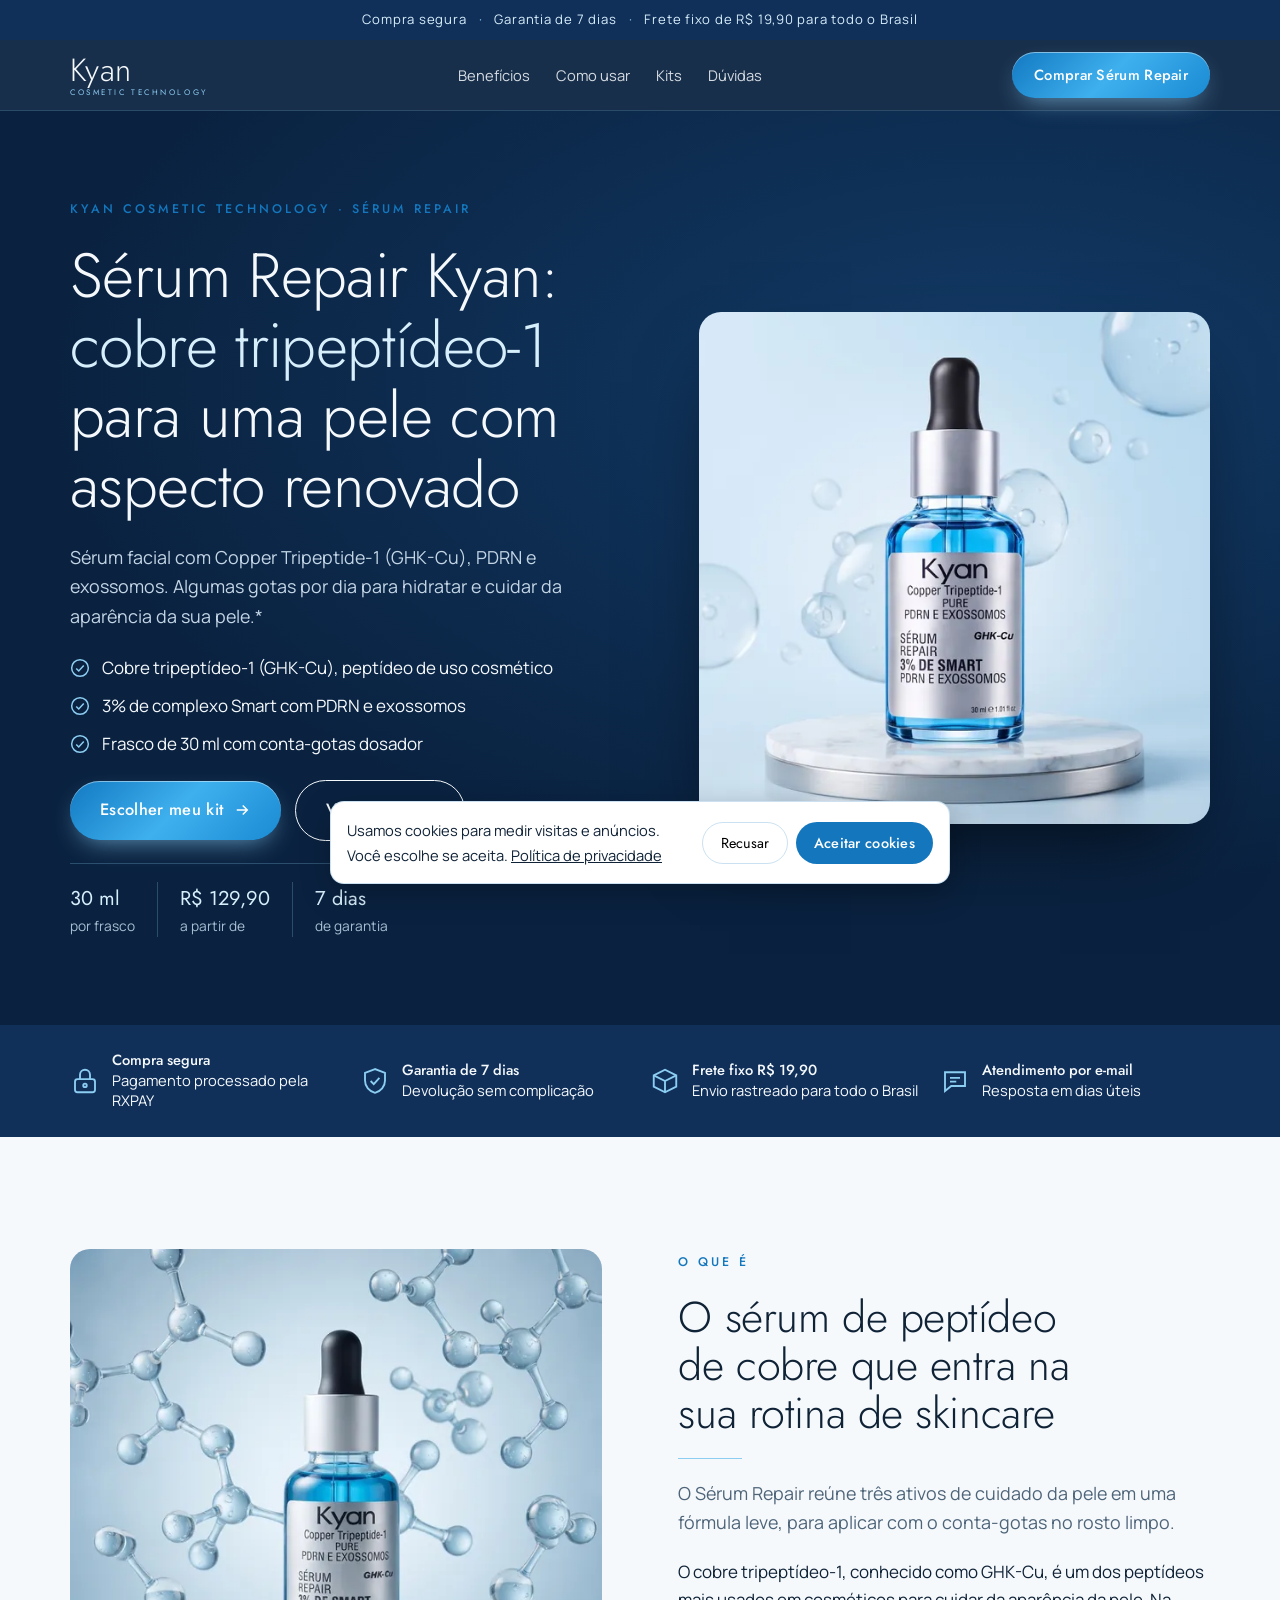
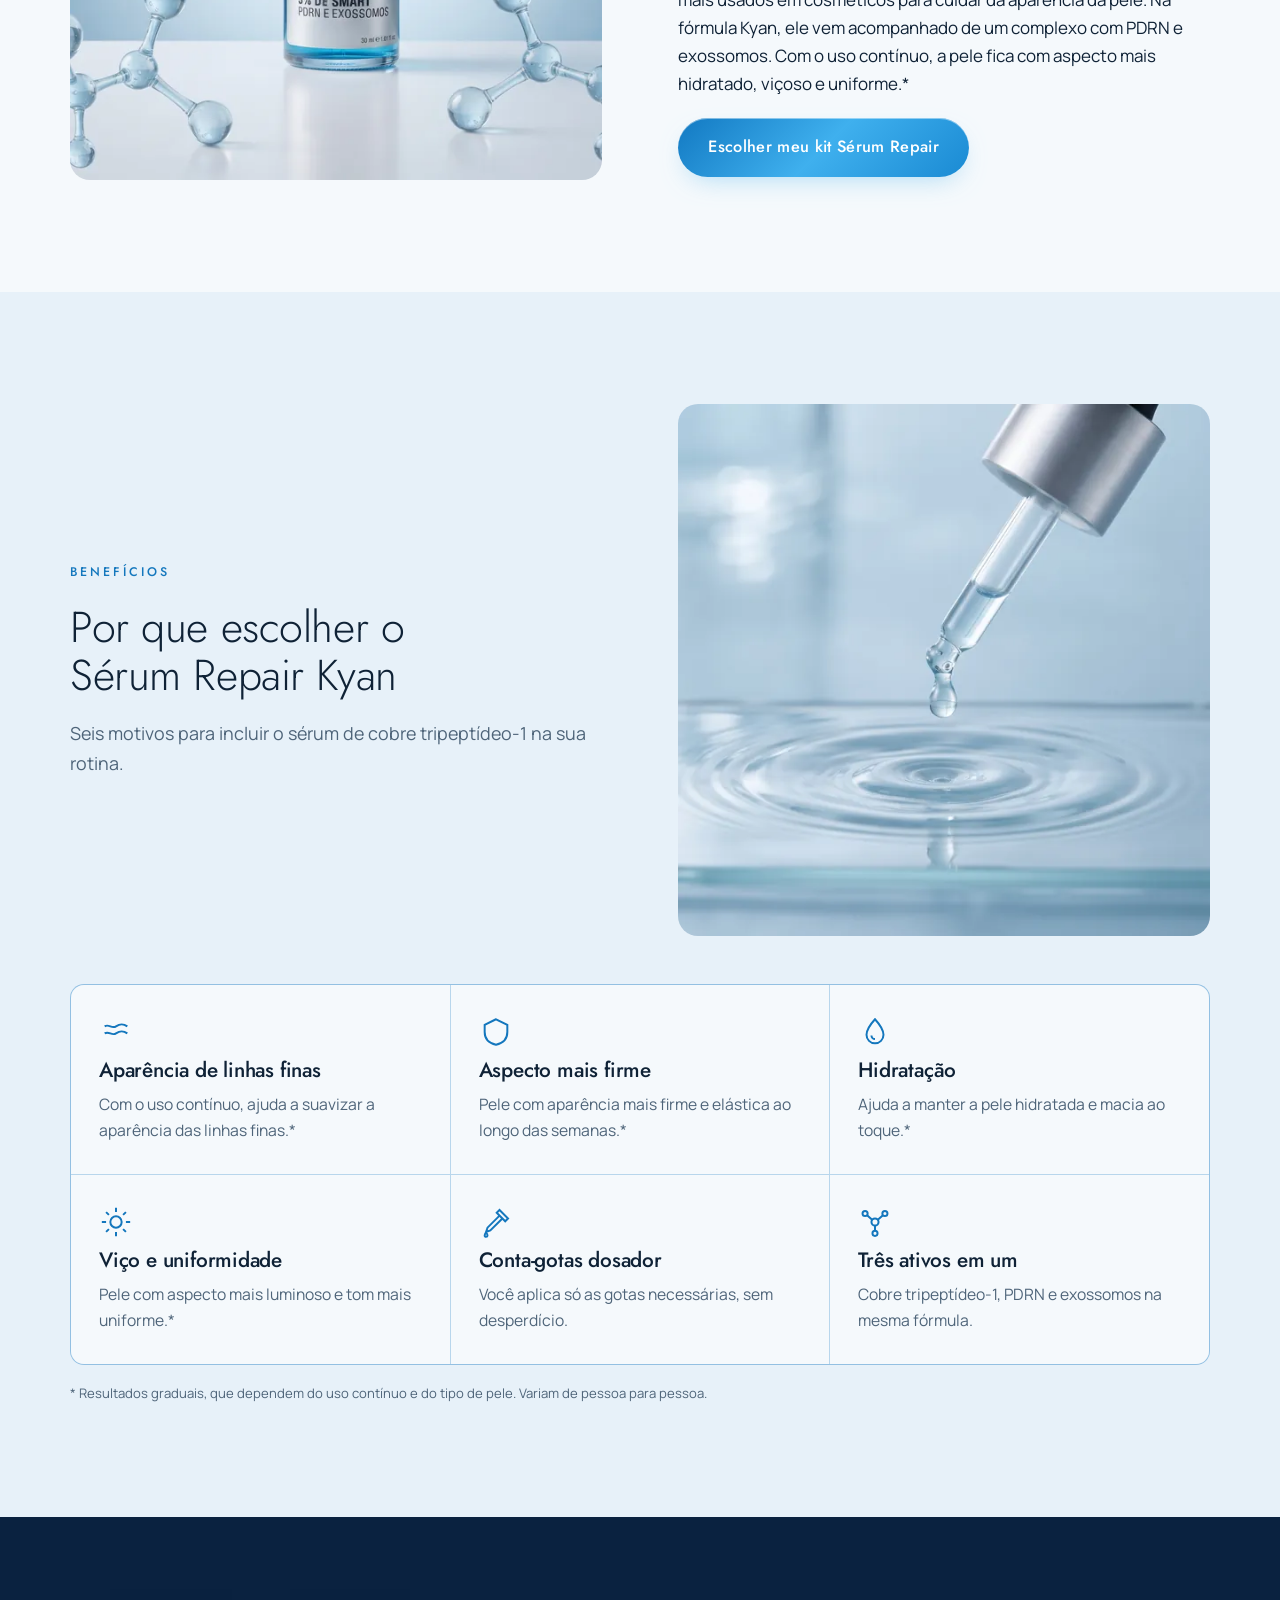
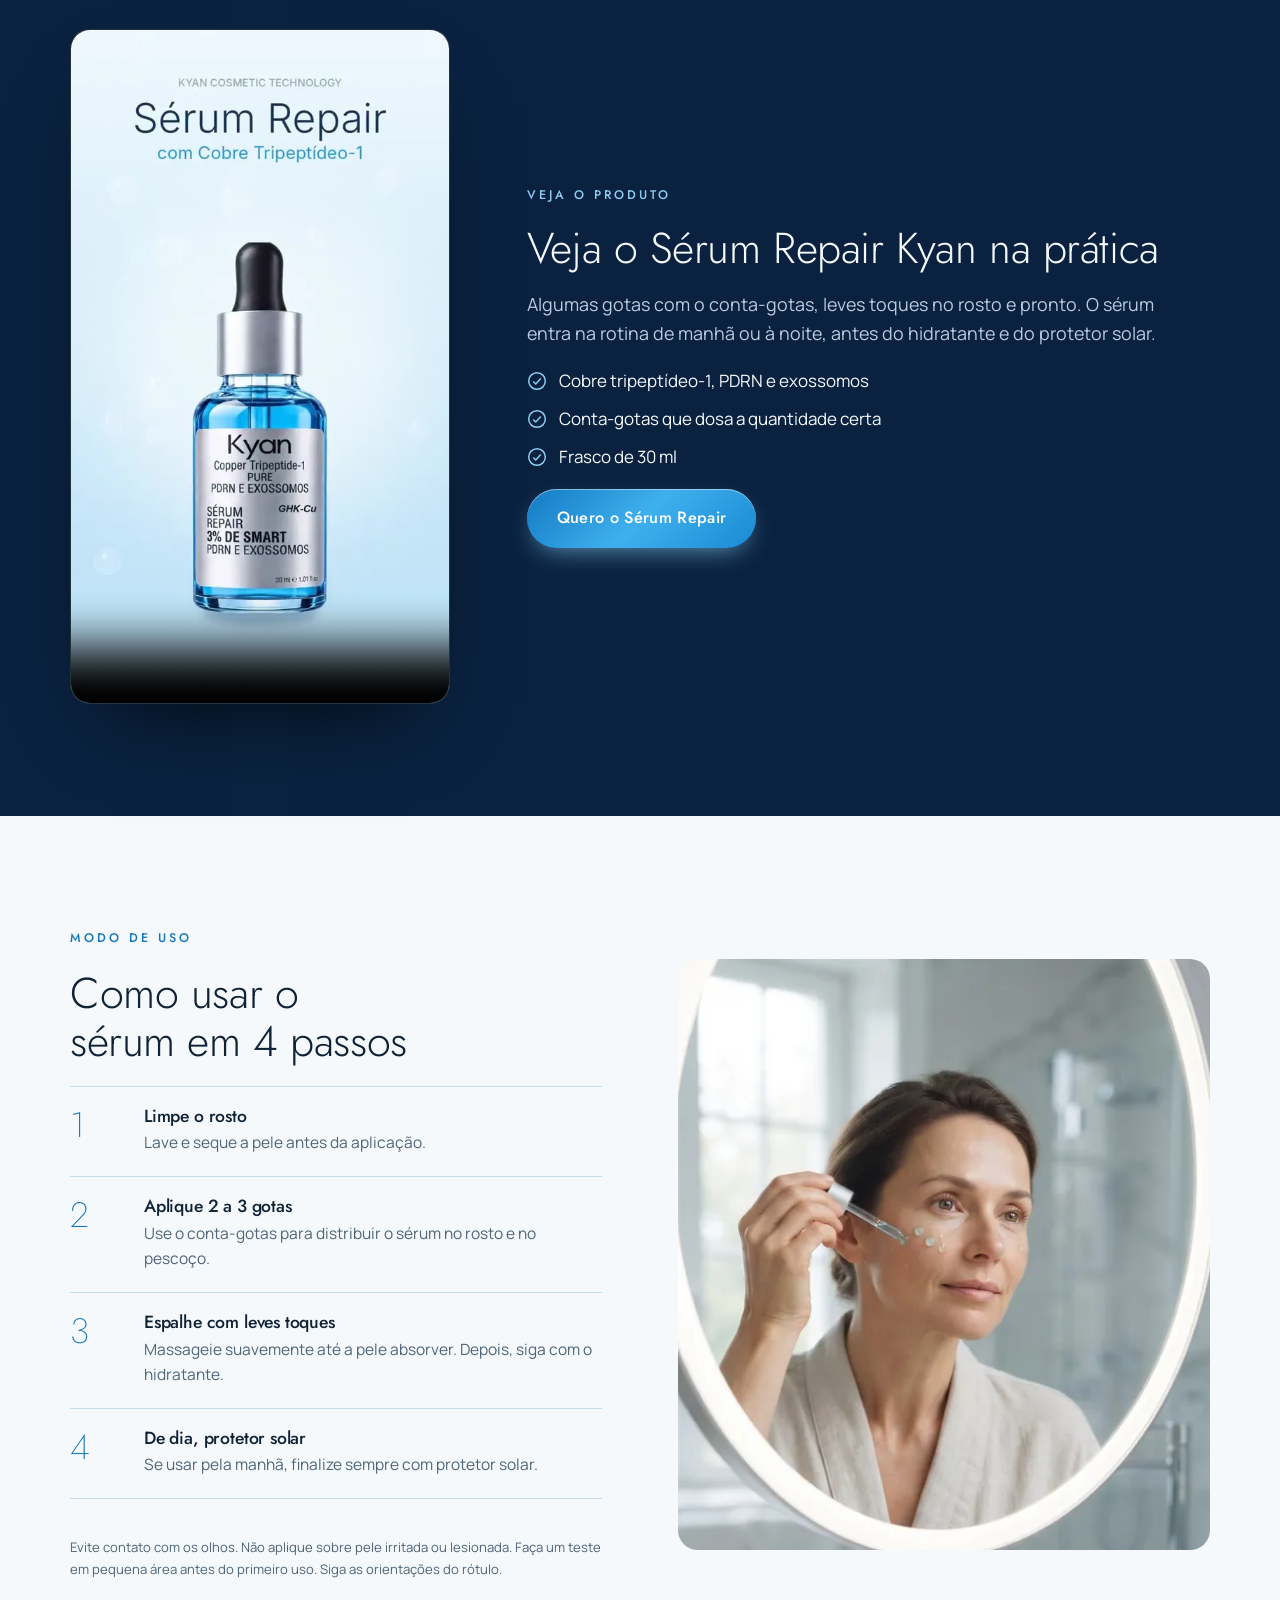
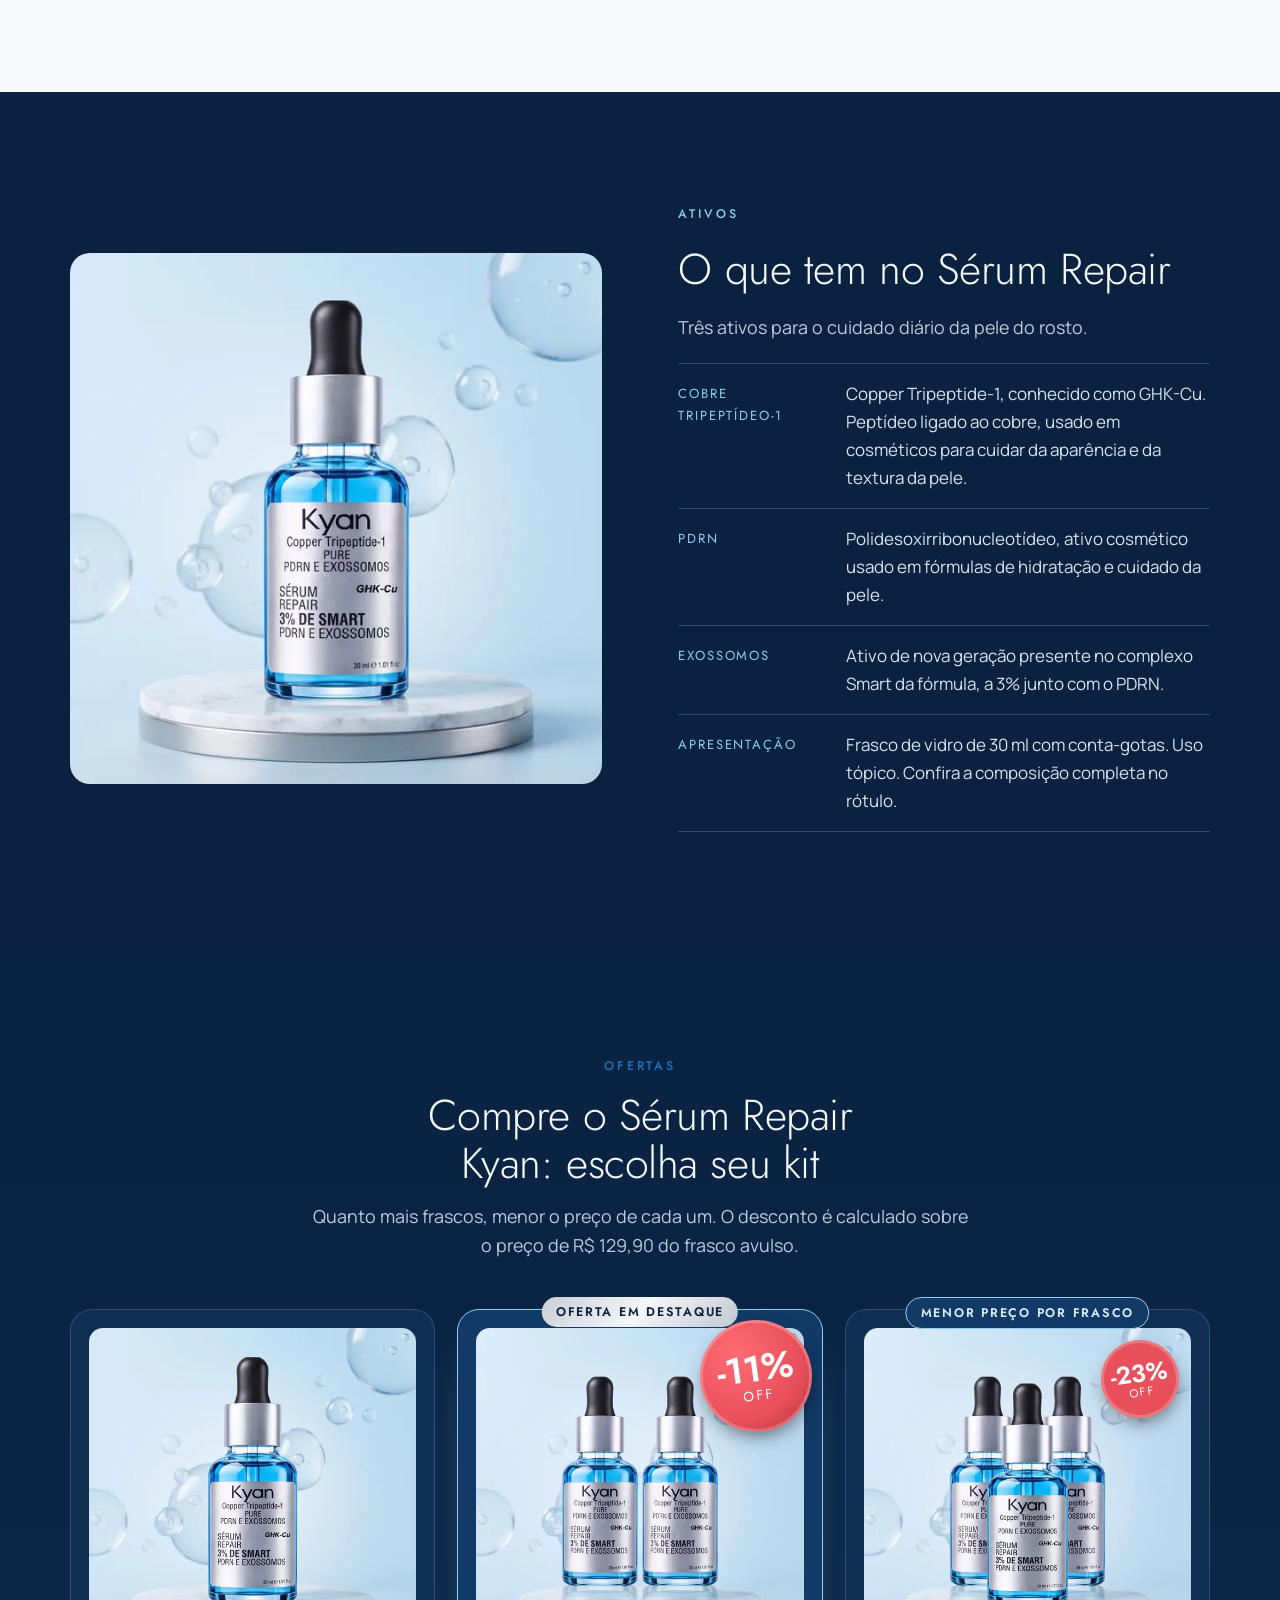
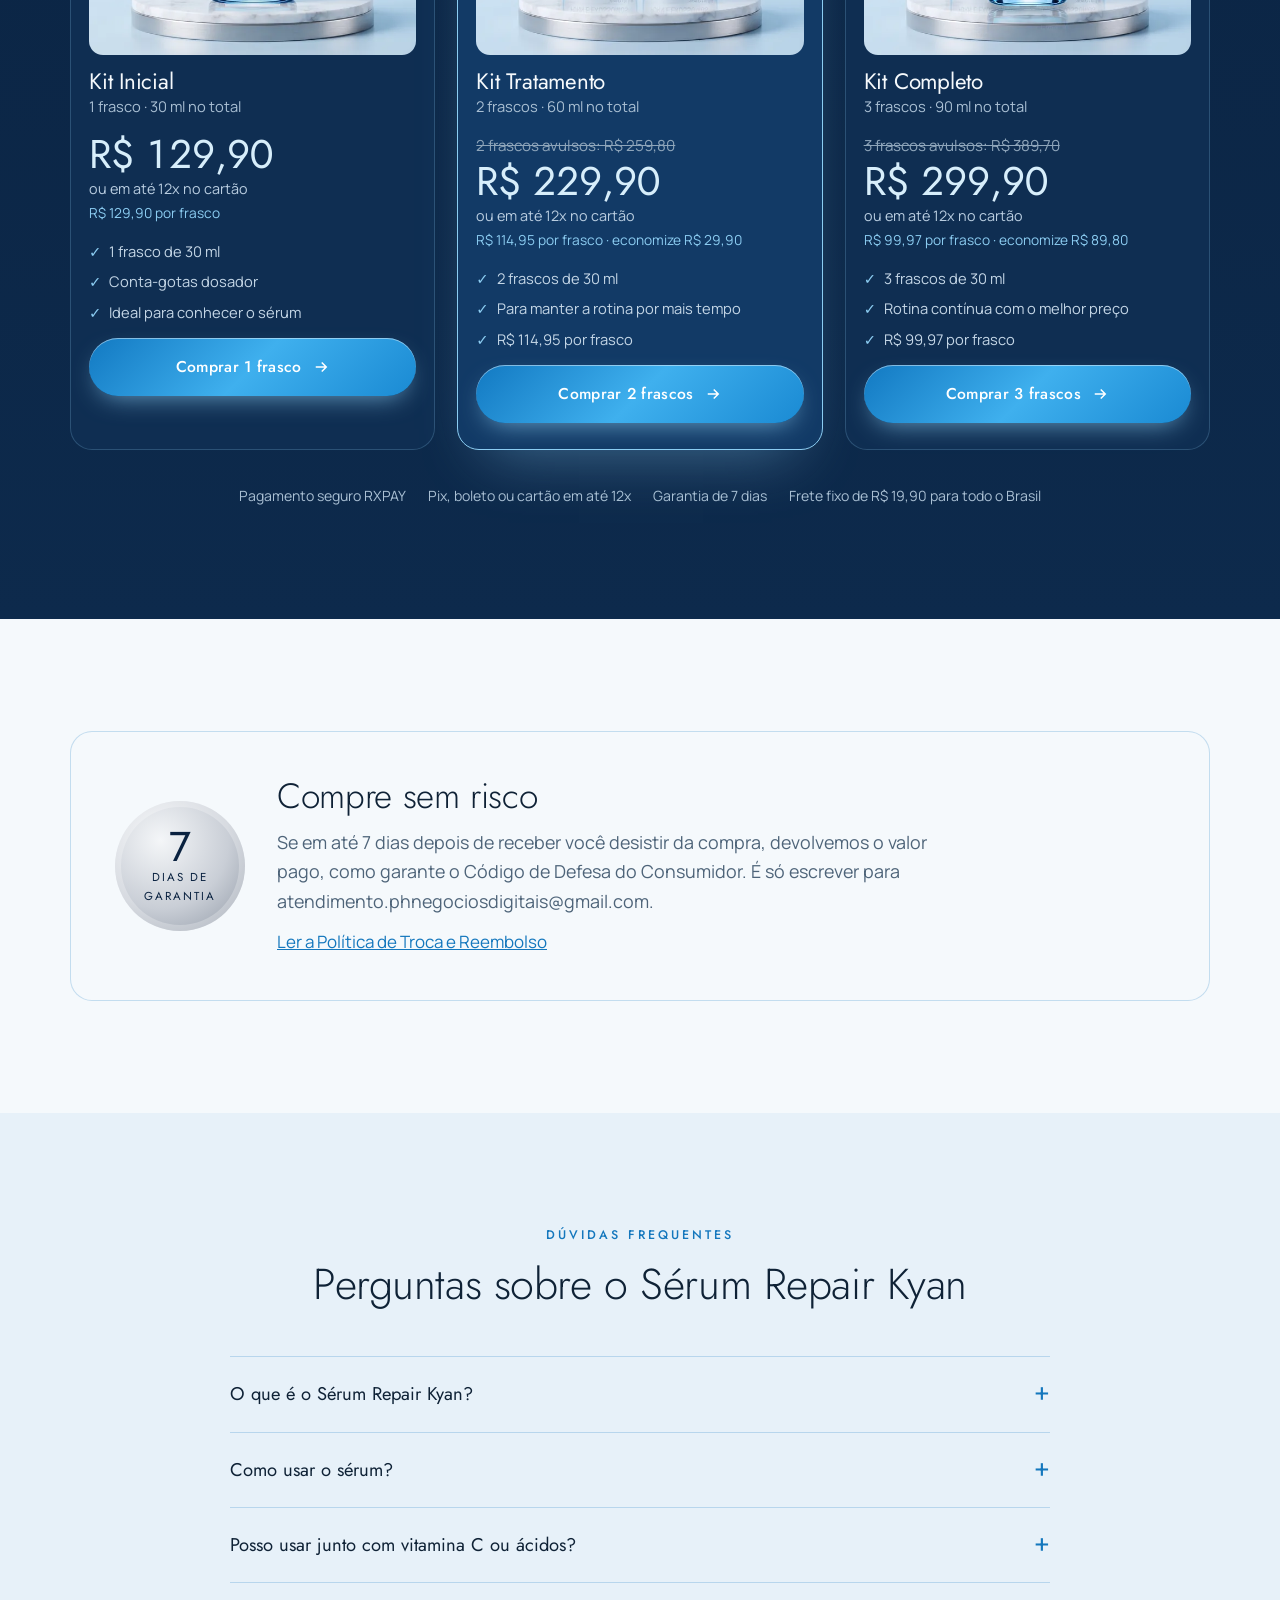
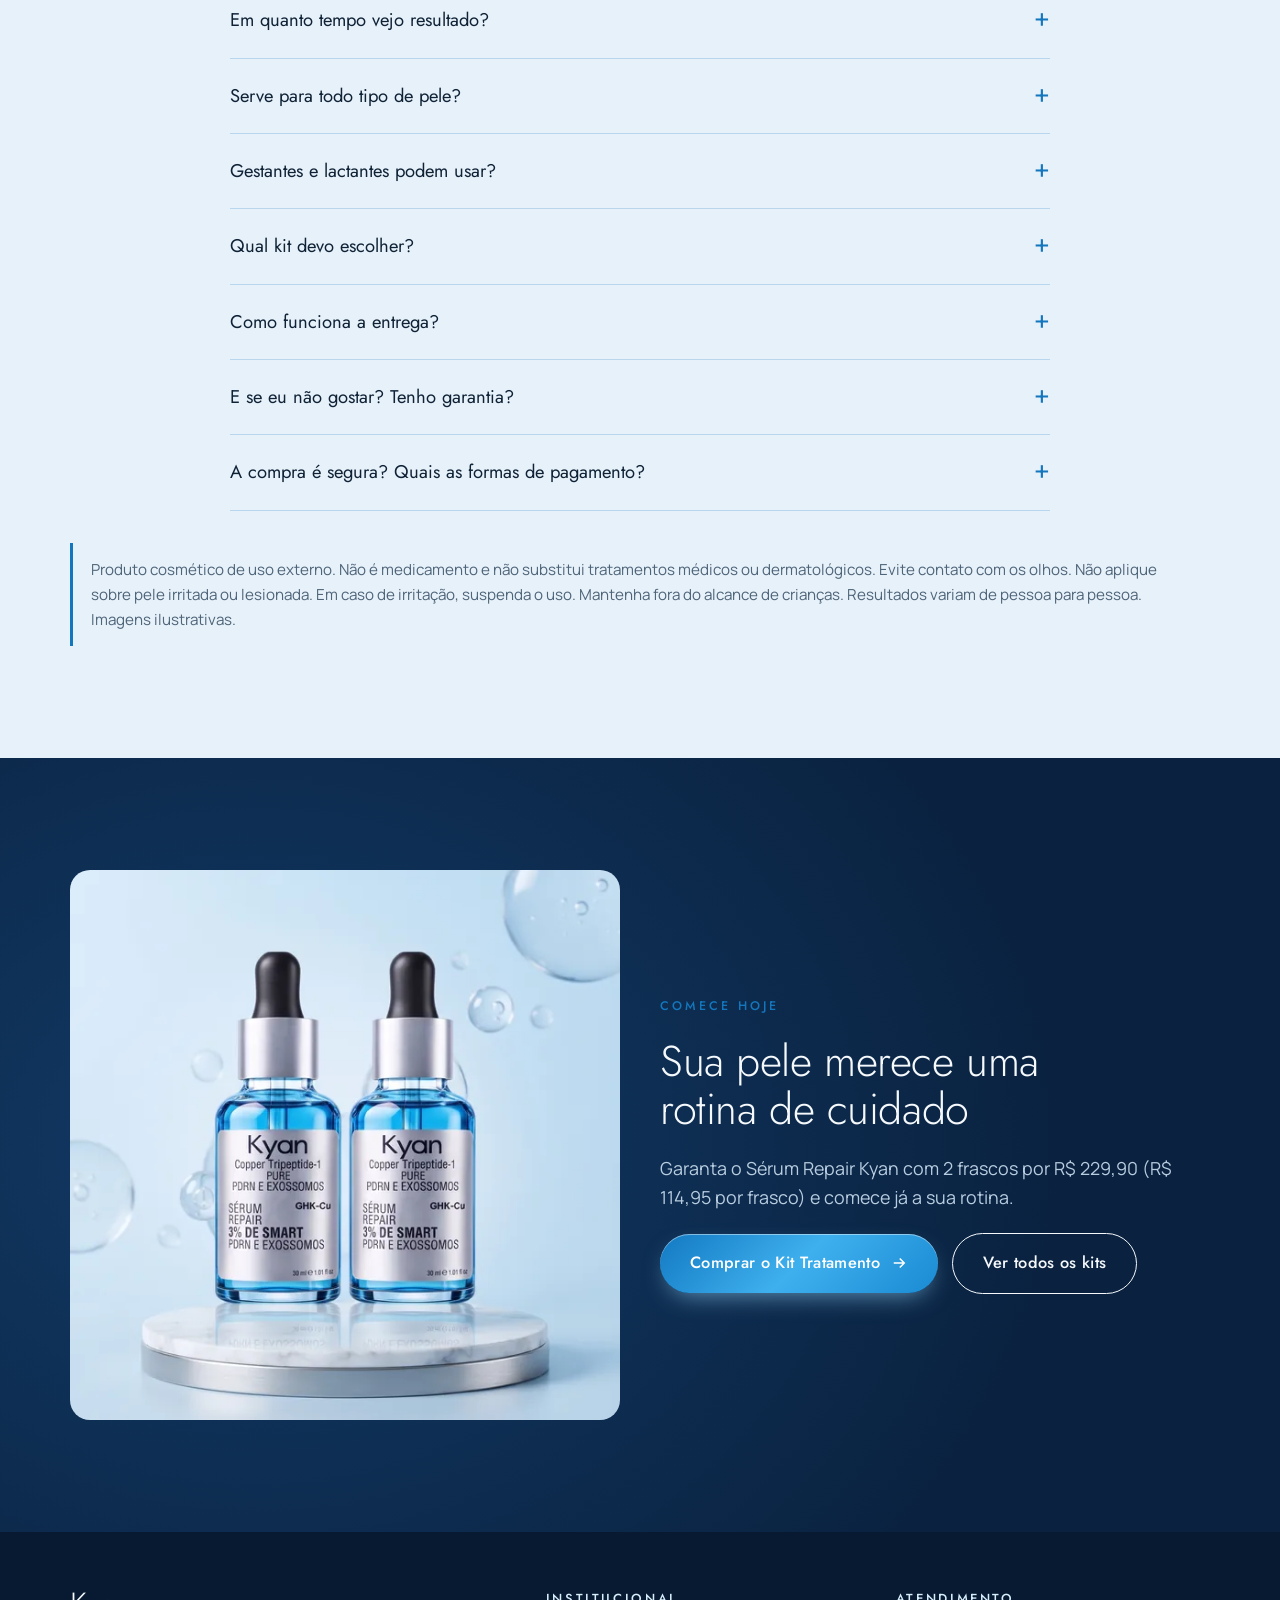
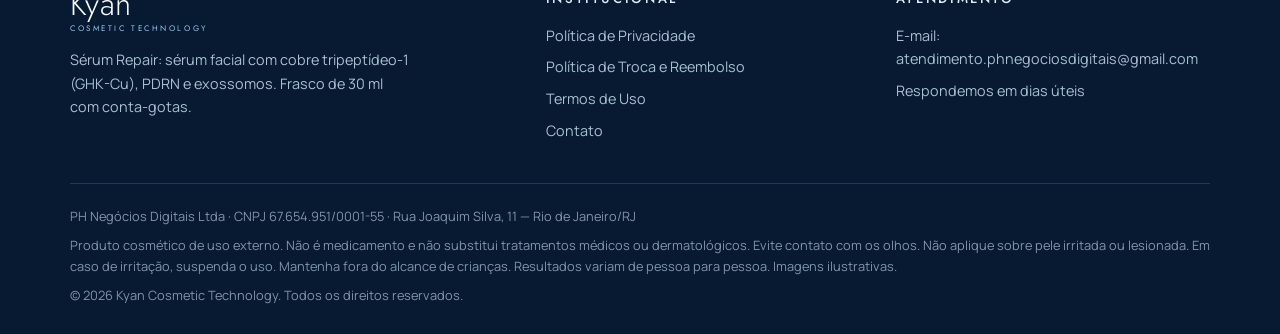
==== commit 51f5f833: "Sérum Repair: novos preços 129,90 / 229,90 / 299,90" ====
--- a/assets/serum-repair/index.html
+++ b/assets/serum-repair/index.html
@@ -4,21 +4,21 @@
 <meta charset="utf-8">
 <meta name="viewport" content="width=device-width,initial-scale=1,viewport-fit=cover">
 <title>Sérum Repair Kyan | Cobre Tripeptídeo-1 (GHK-Cu), PDRN e Exossomos – 30 ml</title>
-<meta name="description" content="Compre o Sérum Repair da Kyan: sérum facial com cobre tripeptídeo-1, PDRN e exossomos. Kits com 1, 2 ou 3 frascos a partir de R$ 149,90. Frete fixo de R$ 19,90 e garantia de 7 dias.">
+<meta name="description" content="Compre o Sérum Repair da Kyan: sérum facial com cobre tripeptídeo-1, PDRN e exossomos. Kits com 1, 2 ou 3 frascos a partir de R$ 129,90. Frete fixo de R$ 19,90 e garantia de 7 dias.">
 <meta name="robots" content="index,follow">
 <meta name="theme-color" content="#0a2240">
 <link rel="canonical" href="https://megastorecenter.com/serum-repair/">
 <meta property="og:type" content="product">
 <meta property="og:locale" content="pt_BR">
 <meta property="og:title" content="Sérum Repair Kyan | Cobre Tripeptídeo-1 (GHK-Cu), PDRN e Exossomos – 30 ml">
-<meta property="og:description" content="Compre o Sérum Repair da Kyan: sérum facial com cobre tripeptídeo-1, PDRN e exossomos. Kits com 1, 2 ou 3 frascos a partir de R$ 149,90. Frete fixo de R$ 19,90 e garantia de 7 dias.">
+<meta property="og:description" content="Compre o Sérum Repair da Kyan: sérum facial com cobre tripeptídeo-1, PDRN e exossomos. Kits com 1, 2 ou 3 frascos a partir de R$ 129,90. Frete fixo de R$ 19,90 e garantia de 7 dias.">
 <meta property="og:image" content="https://megastorecenter.com/serum-repair/img/og-serum-repair.jpg">
 <meta name="twitter:card" content="summary_large_image">
 <link rel="preconnect" href="https://fonts.googleapis.com"><link rel="preconnect" href="https://fonts.gstatic.com" crossorigin><link rel="stylesheet" href="https://fonts.googleapis.com/css2?family=Jost:wght@200;300;400;500;600&family=Manrope:wght@400;500;600&display=swap">
 <link rel="stylesheet" href="assets/kyan-serum.css">
 <script>window.LOJA_ROOT="/";window.LOJA_TRACK={"gtm": "", "ga4": "G-DZ8C5BZF6V", "ads": "AW-18241526725", "adsPurchase": "jQYLCP2Uka4dEMW3nvpD", "adsCheckout": "vLW0CICVka4dEMW3nvpD", "adsWhatsapp": "", "meta": "", "tiktok": ""};</script>
 <script src="/assets/tracking.js"></script>
-<script type="application/ld+json">{"@context": "https://schema.org", "@type": "Product", "name": "Sérum Repair Kyan com Cobre Tripeptídeo-1, PDRN e Exossomos 30 ml", "brand": {"@type": "Brand", "name": "Kyan"}, "description": "Sérum facial de uso tópico com cobre tripeptídeo-1 (GHK-Cu), PDRN e exossomos. Frasco de vidro de 30 ml com conta-gotas.", "image": ["https://megastorecenter.com/serum-repair/img/kit-1-frasco-1200.webp", "https://megastorecenter.com/serum-repair/img/kit-2-frascos-1200.webp", "https://megastorecenter.com/serum-repair/img/kit-3-frascos-1200.webp"], "category": "Cosméticos > Cuidados com a pele > Sérum facial", "offers": {"@type": "AggregateOffer", "priceCurrency": "BRL", "lowPrice": "149.90", "highPrice": "329.90", "offerCount": 3, "availability": "https://schema.org/InStock"}}</script><script type="application/ld+json">{"@context": "https://schema.org", "@type": "FAQPage", "mainEntity": [{"@type": "Question", "name": "O que é o Sérum Repair Kyan?", "acceptedAnswer": {"@type": "Answer", "text": "É um sérum facial de uso tópico da Kyan Cosmetic Technology com cobre tripeptídeo-1 (Copper Tripeptide-1, conhecido como GHK-Cu), PDRN e exossomos. Vem em frasco de 30 ml com conta-gotas."}}, {"@type": "Question", "name": "Como usar o sérum?", "acceptedAnswer": {"@type": "Answer", "text": "Com o rosto limpo e seco, aplique de 2 a 3 gotas e espalhe com leves toques até a pele absorver. Pode ser usado à noite e, se preferir, também pela manhã. De dia, finalize sempre com protetor solar. Siga as orientações do rótulo."}}, {"@type": "Question", "name": "Posso usar junto com vitamina C ou ácidos?", "acceptedAnswer": {"@type": "Answer", "text": "Prefira não aplicar no mesmo momento que ácidos fortes ou vitamina C pura. Uma opção é usar o Sérum Repair à noite e esses ativos em outro horário. Na dúvida, fale com seu dermatologista."}}, {"@type": "Question", "name": "Em quanto tempo vejo resultado?", "acceptedAnswer": {"@type": "Answer", "text": "Os resultados são graduais e dependem do uso contínuo, do tipo de pele e da rotina de cuidados. Por isso recomendamos manter o uso por algumas semanas. Os resultados variam de pessoa para pessoa."}}, {"@type": "Question", "name": "Serve para todo tipo de pele?", "acceptedAnswer": {"@type": "Answer", "text": "Foi pensado para o uso diário em diferentes tipos de pele. Se a sua pele é sensível, faça antes um teste em uma pequena área e aguarde 24 horas. Não aplique sobre pele irritada ou lesionada."}}, {"@type": "Question", "name": "Gestantes e lactantes podem usar?", "acceptedAnswer": {"@type": "Answer", "text": "Gestantes, lactantes e pessoas com alguma condição dermatológica devem consultar um médico antes de usar qualquer cosmético novo."}}, {"@type": "Question", "name": "Qual kit devo escolher?", "acceptedAnswer": {"@type": "Answer", "text": "O Kit Inicial serve para conhecer o sérum. Como o resultado vem do uso contínuo, os kits de 2 e 3 frascos mantêm a rotina por mais tempo e saem mais em conta: no Kit Completo cada frasco sai por R$ 109,97."}}, {"@type": "Question", "name": "Como funciona a entrega?", "acceptedAnswer": {"@type": "Answer", "text": "Frete fixo de R$ 19,90 para todo o Brasil, cobrado no checkout. Envio via PAC, com entrega em cerca de 10 dias úteis após a confirmação do pagamento. Você recebe o código de rastreio por e-mail."}}, {"@type": "Question", "name": "E se eu não gostar? Tenho garantia?", "acceptedAnswer": {"@type": "Answer", "text": "Sim. Você tem 7 dias corridos a partir do recebimento para desistir da compra, conforme o artigo 49 do Código de Defesa do Consumidor. Veja os detalhes na Política de Troca e Reembolso."}}, {"@type": "Question", "name": "A compra é segura? Quais as formas de pagamento?", "acceptedAnswer": {"@type": "Answer", "text": "O pagamento é processado pela RXPAY em ambiente seguro. Você pode pagar com Pix, boleto ou cartão de crédito em até 12x (os juros do parcelamento são calculados no checkout)."}}]}</script>
+<script type="application/ld+json">{"@context": "https://schema.org", "@type": "Product", "name": "Sérum Repair Kyan com Cobre Tripeptídeo-1, PDRN e Exossomos 30 ml", "brand": {"@type": "Brand", "name": "Kyan"}, "description": "Sérum facial de uso tópico com cobre tripeptídeo-1 (GHK-Cu), PDRN e exossomos. Frasco de vidro de 30 ml com conta-gotas.", "image": ["https://megastorecenter.com/serum-repair/img/kit-1-frasco-1200.webp", "https://megastorecenter.com/serum-repair/img/kit-2-frascos-1200.webp", "https://megastorecenter.com/serum-repair/img/kit-3-frascos-1200.webp"], "category": "Cosméticos > Cuidados com a pele > Sérum facial", "offers": {"@type": "AggregateOffer", "priceCurrency": "BRL", "lowPrice": "129.90", "highPrice": "299.90", "offerCount": 3, "availability": "https://schema.org/InStock"}}</script><script type="application/ld+json">{"@context": "https://schema.org", "@type": "FAQPage", "mainEntity": [{"@type": "Question", "name": "O que é o Sérum Repair Kyan?", "acceptedAnswer": {"@type": "Answer", "text": "É um sérum facial de uso tópico da Kyan Cosmetic Technology com cobre tripeptídeo-1 (Copper Tripeptide-1, conhecido como GHK-Cu), PDRN e exossomos. Vem em frasco de 30 ml com conta-gotas."}}, {"@type": "Question", "name": "Como usar o sérum?", "acceptedAnswer": {"@type": "Answer", "text": "Com o rosto limpo e seco, aplique de 2 a 3 gotas e espalhe com leves toques até a pele absorver. Pode ser usado à noite e, se preferir, também pela manhã. De dia, finalize sempre com protetor solar. Siga as orientações do rótulo."}}, {"@type": "Question", "name": "Posso usar junto com vitamina C ou ácidos?", "acceptedAnswer": {"@type": "Answer", "text": "Prefira não aplicar no mesmo momento que ácidos fortes ou vitamina C pura. Uma opção é usar o Sérum Repair à noite e esses ativos em outro horário. Na dúvida, fale com seu dermatologista."}}, {"@type": "Question", "name": "Em quanto tempo vejo resultado?", "acceptedAnswer": {"@type": "Answer", "text": "Os resultados são graduais e dependem do uso contínuo, do tipo de pele e da rotina de cuidados. Por isso recomendamos manter o uso por algumas semanas. Os resultados variam de pessoa para pessoa."}}, {"@type": "Question", "name": "Serve para todo tipo de pele?", "acceptedAnswer": {"@type": "Answer", "text": "Foi pensado para o uso diário em diferentes tipos de pele. Se a sua pele é sensível, faça antes um teste em uma pequena área e aguarde 24 horas. Não aplique sobre pele irritada ou lesionada."}}, {"@type": "Question", "name": "Gestantes e lactantes podem usar?", "acceptedAnswer": {"@type": "Answer", "text": "Gestantes, lactantes e pessoas com alguma condição dermatológica devem consultar um médico antes de usar qualquer cosmético novo."}}, {"@type": "Question", "name": "Qual kit devo escolher?", "acceptedAnswer": {"@type": "Answer", "text": "O Kit Inicial serve para conhecer o sérum. Como o resultado vem do uso contínuo, os kits de 2 e 3 frascos mantêm a rotina por mais tempo e saem mais em conta: no Kit Completo cada frasco sai por R$ 99,97."}}, {"@type": "Question", "name": "Como funciona a entrega?", "acceptedAnswer": {"@type": "Answer", "text": "Frete fixo de R$ 19,90 para todo o Brasil, cobrado no checkout. Envio via PAC, com entrega em cerca de 10 dias úteis após a confirmação do pagamento. Você recebe o código de rastreio por e-mail."}}, {"@type": "Question", "name": "E se eu não gostar? Tenho garantia?", "acceptedAnswer": {"@type": "Answer", "text": "Sim. Você tem 7 dias corridos a partir do recebimento para desistir da compra, conforme o artigo 49 do Código de Defesa do Consumidor. Veja os detalhes na Política de Troca e Reembolso."}}, {"@type": "Question", "name": "A compra é segura? Quais as formas de pagamento?", "acceptedAnswer": {"@type": "Answer", "text": "O pagamento é processado pela RXPAY em ambiente seguro. Você pode pagar com Pix, boleto ou cartão de crédito em até 12x (os juros do parcelamento são calculados no checkout)."}}]}</script>
 </head>
 <body>
 <div class="barra-topo"><div class="wrap"><span>Compra segura</span><span>Garantia de 7 dias</span><span>Frete fixo de R$ 19,90 para todo o Brasil</span></div></div>
@@ -46,7 +46,7 @@
     </div>
     <div class="ficha">
       <div><b>30 ml</b>por frasco</div>
-      <div><b>R$ 149,90</b>a partir de</div>
+      <div><b>R$ 129,90</b>a partir de</div>
       <div><b>7 dias</b>de garantia</div>
     </div>
   </div>
@@ -143,42 +143,42 @@
 
 <section class="faixa kits-faixa" aria-labelledby="t-kits"><div class="wrap" id="kits">
   <div class="cabeca centro"><span class="selo">Ofertas</span><h2 id="t-kits">Compre o Sérum Repair Kyan: escolha seu kit</h2>
-  <p class="lead">Quanto mais frascos, menor o preço de cada um. O desconto é calculado sobre o preço de R$ 149,90 do frasco avulso.</p></div>
+  <p class="lead">Quanto mais frascos, menor o preço de cada um. O desconto é calculado sobre o preço de R$ 129,90 do frasco avulso.</p></div>
   <div class="kits"><article class="kit" id="kit1">
   
   <div class="kit-foto"><img src="img/kit-1-frasco-1200.webp" srcset="img/kit-1-frasco-600.webp 600w, img/kit-1-frasco-1200.webp 1200w" sizes="(max-width: 900px) 92vw, 360px" width="1200" height="1200" alt="Sérum Repair Kyan: kit com 1 frasco de 30 ml" loading="lazy" decoding="async"></div>
   <div><h3>Kit Inicial</h3><p class="qtd">1 frasco · 30 ml no total</p></div>
   <div class="preco">
-    <span class="valor">R$ 149,90</span>
+    <span class="valor">R$ 129,90</span>
     <span class="parcela">ou em até 12x no cartão</span>
-    <span class="unit">R$ 149,90 por frasco</span>
+    <span class="unit">R$ 129,90 por frasco</span>
   </div>
   <ul><li>1 frasco de 30 ml</li><li>Conta-gotas dosador</li><li>Ideal para conhecer o sérum</li></ul>
-  <a class="btn btn-ouro" href="https://go.rxpay.com.br/checkout/Uzg4RVc2OE92Vko5NGMwTklIRzI0TFVpOjU1NzA=" rel="noopener" data-kit="1" data-preco="149.90">Comprar 1 frasco <svg viewBox="0 0 24 24" fill="none" stroke="currentColor" stroke-width="2" aria-hidden="true"><path d="M5 12h14M13 6l6 6-6 6"/></svg></a>
+  <a class="btn btn-ouro" href="https://go.rxpay.com.br/checkout/Uzg4RVc2OE92Vko5NGMwTklIRzI0TFVpOjU1NzA=" rel="noopener" data-kit="1" data-preco="129.90">Comprar 1 frasco <svg viewBox="0 0 24 24" fill="none" stroke="currentColor" stroke-width="2" aria-hidden="true"><path d="M5 12h14M13 6l6 6-6 6"/></svg></a>
 </article><article class="kit destaque" id="kit2">
   <span class="kit-etiqueta">Oferta em destaque</span>
-  <div class="kit-foto"><img src="img/kit-2-frascos-1200.webp" srcset="img/kit-2-frascos-600.webp 600w, img/kit-2-frascos-1200.webp 1200w" sizes="(max-width: 900px) 92vw, 360px" width="1200" height="1200" alt="Sérum Repair Kyan: kit com 2 frascos de 30 ml" loading="lazy" decoding="async"><span class="desconto" aria-label="16% de desconto"><b>-16%</b>OFF</span></div>
+  <div class="kit-foto"><img src="img/kit-2-frascos-1200.webp" srcset="img/kit-2-frascos-600.webp 600w, img/kit-2-frascos-1200.webp 1200w" sizes="(max-width: 900px) 92vw, 360px" width="1200" height="1200" alt="Sérum Repair Kyan: kit com 2 frascos de 30 ml" loading="lazy" decoding="async"><span class="desconto" aria-label="11% de desconto"><b>-11%</b>OFF</span></div>
   <div><h3>Kit Tratamento</h3><p class="qtd">2 frascos · 60 ml no total</p></div>
   <div class="preco">
-    <s>2 frascos avulsos: R$ 299,80</s>
-    <span class="valor">R$ 249,90</span>
+    <s>2 frascos avulsos: R$ 259,80</s>
+    <span class="valor">R$ 229,90</span>
     <span class="parcela">ou em até 12x no cartão</span>
-    <span class="unit">R$ 124,95 por frasco · economize R$ 49,90</span>
-  </div>
-  <ul><li>2 frascos de 30 ml</li><li>Para manter a rotina por mais tempo</li><li>R$ 124,95 por frasco</li></ul>
-  <a class="btn btn-ouro" href="https://go.rxpay.com.br/checkout/akZrc3hxOVlnSjIzSDNlRlg2NFZZS3VIOjU1NzE=" rel="noopener" data-kit="2" data-preco="249.90">Comprar 2 frascos <svg viewBox="0 0 24 24" fill="none" stroke="currentColor" stroke-width="2" aria-hidden="true"><path d="M5 12h14M13 6l6 6-6 6"/></svg></a>
+    <span class="unit">R$ 114,95 por frasco · economize R$ 29,90</span>
+  </div>
+  <ul><li>2 frascos de 30 ml</li><li>Para manter a rotina por mais tempo</li><li>R$ 114,95 por frasco</li></ul>
+  <a class="btn btn-ouro" href="https://go.rxpay.com.br/checkout/akZrc3hxOVlnSjIzSDNlRlg2NFZZS3VIOjU1NzE=" rel="noopener" data-kit="2" data-preco="229.90">Comprar 2 frascos <svg viewBox="0 0 24 24" fill="none" stroke="currentColor" stroke-width="2" aria-hidden="true"><path d="M5 12h14M13 6l6 6-6 6"/></svg></a>
 </article><article class="kit" id="kit3">
   <span class="kit-etiqueta discreta">Menor preço por frasco</span>
-  <div class="kit-foto"><img src="img/kit-3-frascos-1200.webp" srcset="img/kit-3-frascos-600.webp 600w, img/kit-3-frascos-1200.webp 1200w" sizes="(max-width: 900px) 92vw, 360px" width="1200" height="1200" alt="Sérum Repair Kyan: kit com 3 frascos de 30 ml" loading="lazy" decoding="async"><span class="desconto" aria-label="26% de desconto"><b>-26%</b>OFF</span></div>
+  <div class="kit-foto"><img src="img/kit-3-frascos-1200.webp" srcset="img/kit-3-frascos-600.webp 600w, img/kit-3-frascos-1200.webp 1200w" sizes="(max-width: 900px) 92vw, 360px" width="1200" height="1200" alt="Sérum Repair Kyan: kit com 3 frascos de 30 ml" loading="lazy" decoding="async"><span class="desconto" aria-label="23% de desconto"><b>-23%</b>OFF</span></div>
   <div><h3>Kit Completo</h3><p class="qtd">3 frascos · 90 ml no total</p></div>
   <div class="preco">
-    <s>3 frascos avulsos: R$ 449,70</s>
-    <span class="valor">R$ 329,90</span>
+    <s>3 frascos avulsos: R$ 389,70</s>
+    <span class="valor">R$ 299,90</span>
     <span class="parcela">ou em até 12x no cartão</span>
-    <span class="unit">R$ 109,97 por frasco · economize R$ 119,80</span>
-  </div>
-  <ul><li>3 frascos de 30 ml</li><li>Rotina contínua com o melhor preço</li><li>R$ 109,97 por frasco</li></ul>
-  <a class="btn btn-ouro" href="https://go.rxpay.com.br/checkout/VVdZeGRJNTdmaG5SZjd2Y1FUUVAyeXlSOjU1NzI=" rel="noopener" data-kit="3" data-preco="329.90">Comprar 3 frascos <svg viewBox="0 0 24 24" fill="none" stroke="currentColor" stroke-width="2" aria-hidden="true"><path d="M5 12h14M13 6l6 6-6 6"/></svg></a>
+    <span class="unit">R$ 99,97 por frasco · economize R$ 89,80</span>
+  </div>
+  <ul><li>3 frascos de 30 ml</li><li>Rotina contínua com o melhor preço</li><li>R$ 99,97 por frasco</li></ul>
+  <a class="btn btn-ouro" href="https://go.rxpay.com.br/checkout/VVdZeGRJNTdmaG5SZjd2Y1FUUVAyeXlSOjU1NzI=" rel="noopener" data-kit="3" data-preco="299.90">Comprar 3 frascos <svg viewBox="0 0 24 24" fill="none" stroke="currentColor" stroke-width="2" aria-hidden="true"><path d="M5 12h14M13 6l6 6-6 6"/></svg></a>
 </article></div>
   <div class="pagamento"><span>Pagamento seguro RXPAY</span><span>Pix, boleto ou cartão em até 12x</span><span>Garantia de 7 dias</span><span>Frete fixo de R$ 19,90 para todo o Brasil</span></div>
 </div></section>
@@ -196,7 +196,7 @@
 
 <section class="faixa areia" id="duvidas" aria-labelledby="t-faq"><div class="wrap">
   <div class="cabeca centro"><span class="selo">Dúvidas frequentes</span><h2 id="t-faq">Perguntas sobre o Sérum Repair Kyan</h2></div>
-  <div class="faq"><details><summary>O que é o Sérum Repair Kyan?</summary><p>É um sérum facial de uso tópico da Kyan Cosmetic Technology com cobre tripeptídeo-1 (Copper Tripeptide-1, conhecido como GHK-Cu), PDRN e exossomos. Vem em frasco de 30 ml com conta-gotas.</p></details><details><summary>Como usar o sérum?</summary><p>Com o rosto limpo e seco, aplique de 2 a 3 gotas e espalhe com leves toques até a pele absorver. Pode ser usado à noite e, se preferir, também pela manhã. De dia, finalize sempre com protetor solar. Siga as orientações do rótulo.</p></details><details><summary>Posso usar junto com vitamina C ou ácidos?</summary><p>Prefira não aplicar no mesmo momento que ácidos fortes ou vitamina C pura. Uma opção é usar o Sérum Repair à noite e esses ativos em outro horário. Na dúvida, fale com seu dermatologista.</p></details><details><summary>Em quanto tempo vejo resultado?</summary><p>Os resultados são graduais e dependem do uso contínuo, do tipo de pele e da rotina de cuidados. Por isso recomendamos manter o uso por algumas semanas. Os resultados variam de pessoa para pessoa.</p></details><details><summary>Serve para todo tipo de pele?</summary><p>Foi pensado para o uso diário em diferentes tipos de pele. Se a sua pele é sensível, faça antes um teste em uma pequena área e aguarde 24 horas. Não aplique sobre pele irritada ou lesionada.</p></details><details><summary>Gestantes e lactantes podem usar?</summary><p>Gestantes, lactantes e pessoas com alguma condição dermatológica devem consultar um médico antes de usar qualquer cosmético novo.</p></details><details><summary>Qual kit devo escolher?</summary><p>O Kit Inicial serve para conhecer o sérum. Como o resultado vem do uso contínuo, os kits de 2 e 3 frascos mantêm a rotina por mais tempo e saem mais em conta: no Kit Completo cada frasco sai por R$ 109,97.</p></details><details><summary>Como funciona a entrega?</summary><p>Frete fixo de R$ 19,90 para todo o Brasil, cobrado no checkout. Envio via PAC, com entrega em cerca de 10 dias úteis após a confirmação do pagamento. Você recebe o código de rastreio por e-mail.</p></details><details><summary>E se eu não gostar? Tenho garantia?</summary><p>Sim. Você tem 7 dias corridos a partir do recebimento para desistir da compra, conforme o artigo 49 do Código de Defesa do Consumidor. Veja os detalhes na Política de Troca e Reembolso.</p></details><details><summary>A compra é segura? Quais as formas de pagamento?</summary><p>O pagamento é processado pela RXPAY em ambiente seguro. Você pode pagar com Pix, boleto ou cartão de crédito em até 12x (os juros do parcelamento são calculados no checkout).</p></details></div>
+  <div class="faq"><details><summary>O que é o Sérum Repair Kyan?</summary><p>É um sérum facial de uso tópico da Kyan Cosmetic Technology com cobre tripeptídeo-1 (Copper Tripeptide-1, conhecido como GHK-Cu), PDRN e exossomos. Vem em frasco de 30 ml com conta-gotas.</p></details><details><summary>Como usar o sérum?</summary><p>Com o rosto limpo e seco, aplique de 2 a 3 gotas e espalhe com leves toques até a pele absorver. Pode ser usado à noite e, se preferir, também pela manhã. De dia, finalize sempre com protetor solar. Siga as orientações do rótulo.</p></details><details><summary>Posso usar junto com vitamina C ou ácidos?</summary><p>Prefira não aplicar no mesmo momento que ácidos fortes ou vitamina C pura. Uma opção é usar o Sérum Repair à noite e esses ativos em outro horário. Na dúvida, fale com seu dermatologista.</p></details><details><summary>Em quanto tempo vejo resultado?</summary><p>Os resultados são graduais e dependem do uso contínuo, do tipo de pele e da rotina de cuidados. Por isso recomendamos manter o uso por algumas semanas. Os resultados variam de pessoa para pessoa.</p></details><details><summary>Serve para todo tipo de pele?</summary><p>Foi pensado para o uso diário em diferentes tipos de pele. Se a sua pele é sensível, faça antes um teste em uma pequena área e aguarde 24 horas. Não aplique sobre pele irritada ou lesionada.</p></details><details><summary>Gestantes e lactantes podem usar?</summary><p>Gestantes, lactantes e pessoas com alguma condição dermatológica devem consultar um médico antes de usar qualquer cosmético novo.</p></details><details><summary>Qual kit devo escolher?</summary><p>O Kit Inicial serve para conhecer o sérum. Como o resultado vem do uso contínuo, os kits de 2 e 3 frascos mantêm a rotina por mais tempo e saem mais em conta: no Kit Completo cada frasco sai por R$ 99,97.</p></details><details><summary>Como funciona a entrega?</summary><p>Frete fixo de R$ 19,90 para todo o Brasil, cobrado no checkout. Envio via PAC, com entrega em cerca de 10 dias úteis após a confirmação do pagamento. Você recebe o código de rastreio por e-mail.</p></details><details><summary>E se eu não gostar? Tenho garantia?</summary><p>Sim. Você tem 7 dias corridos a partir do recebimento para desistir da compra, conforme o artigo 49 do Código de Defesa do Consumidor. Veja os detalhes na Política de Troca e Reembolso.</p></details><details><summary>A compra é segura? Quais as formas de pagamento?</summary><p>O pagamento é processado pela RXPAY em ambiente seguro. Você pode pagar com Pix, boleto ou cartão de crédito em até 12x (os juros do parcelamento são calculados no checkout).</p></details></div>
   <p class="aviso-supl" style="margin-top:32px">Produto cosmético de uso externo. Não é medicamento e não substitui tratamentos médicos ou dermatológicos. Evite contato com os olhos. Não aplique sobre pele irritada ou lesionada. Em caso de irritação, suspenda o uso. Mantenha fora do alcance de crianças. Resultados variam de pessoa para pessoa. Imagens ilustrativas.</p>
 </div></section>
 
@@ -205,8 +205,8 @@
   <div style="display:grid;gap:20px">
     <span class="selo">Comece hoje</span>
     <h2 id="t-fim">Sua pele merece uma rotina de cuidado</h2>
-    <p class="lead">Garanta o Sérum Repair Kyan com 2 frascos por R$ 249,90 (R$ 124,95 por frasco) e comece já a sua rotina.</p>
-    <div class="hero-acoes"><a class="btn btn-ouro" href="https://go.rxpay.com.br/checkout/akZrc3hxOVlnSjIzSDNlRlg2NFZZS3VIOjU1NzE=" rel="noopener" data-kit="2" data-preco="249.90">Comprar o Kit Tratamento <svg viewBox="0 0 24 24" fill="none" stroke="currentColor" stroke-width="2" aria-hidden="true"><path d="M5 12h14M13 6l6 6-6 6"/></svg></a><a class="btn btn-linha" href="#kits">Ver todos os kits</a></div>
+    <p class="lead">Garanta o Sérum Repair Kyan com 2 frascos por R$ 229,90 (R$ 114,95 por frasco) e comece já a sua rotina.</p>
+    <div class="hero-acoes"><a class="btn btn-ouro" href="https://go.rxpay.com.br/checkout/akZrc3hxOVlnSjIzSDNlRlg2NFZZS3VIOjU1NzE=" rel="noopener" data-kit="2" data-preco="229.90">Comprar o Kit Tratamento <svg viewBox="0 0 24 24" fill="none" stroke="currentColor" stroke-width="2" aria-hidden="true"><path d="M5 12h14M13 6l6 6-6 6"/></svg></a><a class="btn btn-linha" href="#kits">Ver todos os kits</a></div>
   </div>
 </div></section>
 </main>
@@ -240,7 +240,7 @@
   </div>
 </div></footer>
 <div class="barra-compra" role="region" aria-label="Comprar">
-  <div><small>Sérum Repair a partir de</small><b>R$ 109,97/frasco</b></div>
+  <div><small>Sérum Repair a partir de</small><b>R$ 99,97/frasco</b></div>
   <a class="btn btn-ouro" href="#kits">Escolher kit</a>
 </div>
 <script>document.body.classList.add('tem-barra');</script>
